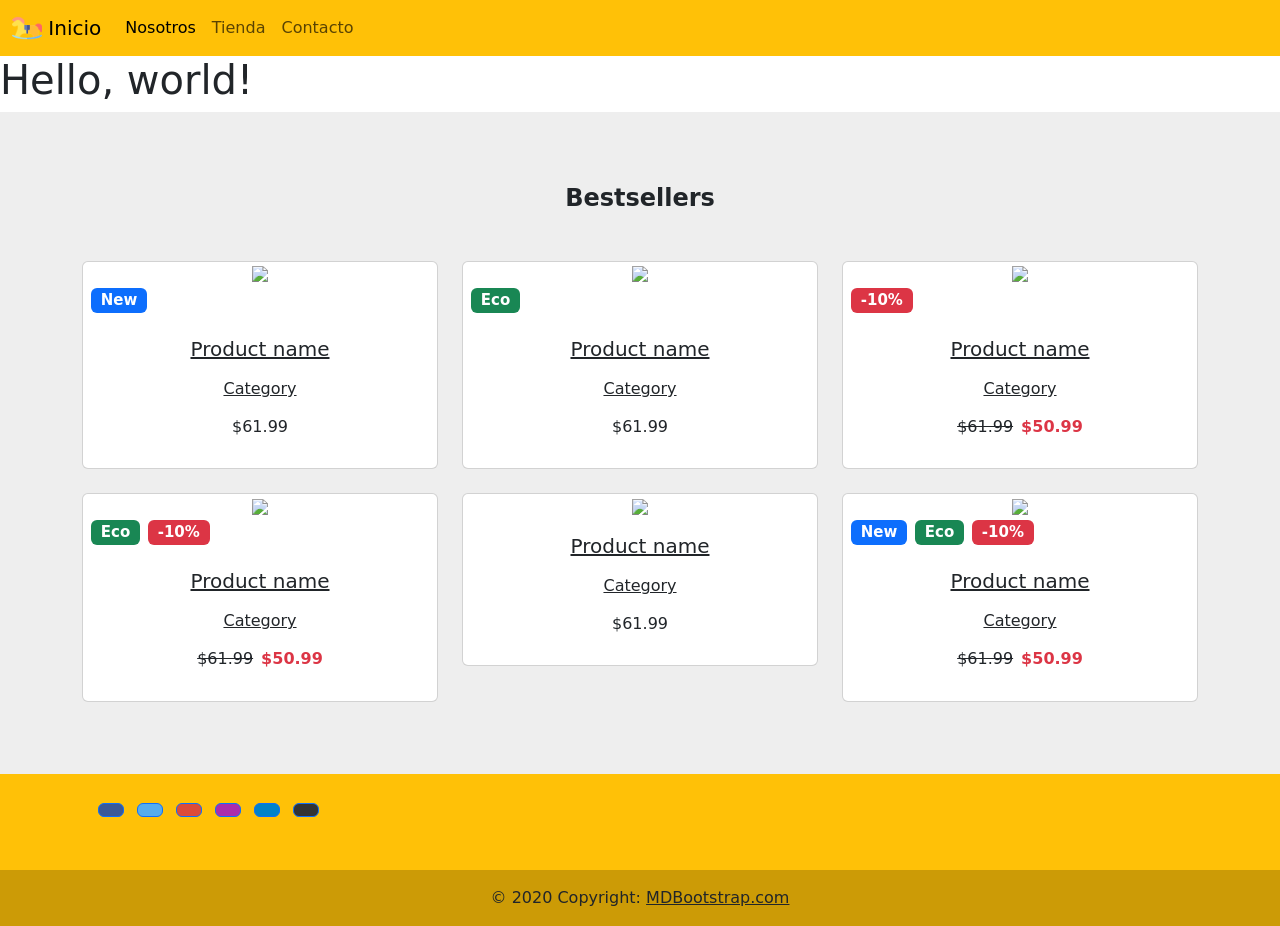
==== index.html @ 7783b181 "commit prueba" ====
<!DOCTYPE html>
<html lang="en">
  <head>
    <meta charset="utf-8" />
    <meta name="viewport" content="width=device-width, initial-scale=1" />
    <link
      href="https://cdn.jsdelivr.net/npm/bootstrap@5.1.3/dist/css/bootstrap.min.css"
      rel="stylesheet"
      integrity="sha384-1BmE4kWBq78iYhFldvKuhfTAU6auU8tT94WrHftjDbrCEXSU1oBoqyl2QvZ6jIW3"
      crossorigin="anonymous"
    />
    <title>Playroom - Juguetes & Regaleria</title>
  </head>

  <header>
    <!-- Navbar -->
    <nav class="navbar navbar-expand-lg bg-warning navbar-light">
      <!-- Container wrapper -->
      <div class="container-fluid">
        <a class="navbar-brand" href="#">
          <img
            src="assets/img/horse.png"
            alt=""
            width="30"
            height="24"
            class="d-inline-block align-text-top"
          />
          Inicio
        </a>
        <button
          class="navbar-toggler"
          type="button"
          data-bs-toggle="collapse"
          data-bs-target="#navbarNav"
          aria-controls="navbarNav"
          aria-expanded="false"
          aria-label="Toggle navigation"
        >
          <span class="navbar-toggler-icon"></span>
        </button>
        <div class="collapse navbar-collapse" id="navbarNav">
          <ul class="navbar-nav">
            <li class="nav-item">
              <a
                class="nav-link active"
                aria-current="page"
                href="pages/nosotros.html"
                >Nosotros</a
              >
            </li>
            <li class="nav-item">
              <a class="nav-link" href="pages/tienda.html">Tienda</a>
            </li>
            <li class="nav-item">
              <a class="nav-link" href="pages/contacto.html">Contacto</a>
            </li>
          </ul>
        </div>
      </div>
      <!-- Container wrapper -->
    </nav>
  </header>

  <body>
    <h1>Hello, world!</h1>
    <section style="background-color: #eee">
      <div class="text-center container py-5">
        <h4 class="mt-4 mb-5"><strong>Bestsellers</strong></h4>

        <div class="row">
          <div class="col-lg-4 col-md-12 mb-4">
            <div class="card">
              <div
                class="bg-image hover-zoom ripple ripple-surface ripple-surface-light"
                data-mdb-ripple-color="light"
              >
                <img
                  src="https://mdbcdn.b-cdn.net/img/Photos/Horizontal/E-commerce/Products/belt.webp"
                  class="w-100"
                />
                <a href="#!">
                  <div class="mask">
                    <div
                      class="d-flex justify-content-start align-items-end h-100"
                    >
                      <h5><span class="badge bg-primary ms-2">New</span></h5>
                    </div>
                  </div>
                  <div class="hover-overlay">
                    <div
                      class="mask"
                      style="background-color: rgba(251, 251, 251, 0.15)"
                    ></div>
                  </div>
                </a>
              </div>
              <div class="card-body">
                <a href="" class="text-reset">
                  <h5 class="card-title mb-3">Product name</h5>
                </a>
                <a href="" class="text-reset">
                  <p>Category</p>
                </a>
                <h6 class="mb-3">$61.99</h6>
              </div>
            </div>
          </div>

          <div class="col-lg-4 col-md-6 mb-4">
            <div class="card">
              <div
                class="bg-image hover-zoom ripple ripple-surface ripple-surface-light"
                data-mdb-ripple-color="light"
              >
                <img
                  src="https://mdbcdn.b-cdn.net/img/Photos/Horizontal/E-commerce/Products/img%20(4).webp"
                  class="w-100"
                />
                <a href="#!">
                  <div class="mask">
                    <div
                      class="d-flex justify-content-start align-items-end h-100"
                    >
                      <h5><span class="badge bg-success ms-2">Eco</span></h5>
                    </div>
                  </div>
                  <div class="hover-overlay">
                    <div
                      class="mask"
                      style="background-color: rgba(251, 251, 251, 0.15)"
                    ></div>
                  </div>
                </a>
              </div>
              <div class="card-body">
                <a href="" class="text-reset">
                  <h5 class="card-title mb-3">Product name</h5>
                </a>
                <a href="" class="text-reset">
                  <p>Category</p>
                </a>
                <h6 class="mb-3">$61.99</h6>
              </div>
            </div>
          </div>

          <div class="col-lg-4 col-md-6 mb-4">
            <div class="card">
              <div
                class="bg-image hover-zoom ripple"
                data-mdb-ripple-color="light"
              >
                <img
                  src="https://mdbcdn.b-cdn.net/img/Photos/Horizontal/E-commerce/Products/shoes%20(3).webp"
                  class="w-100"
                />
                <a href="#!">
                  <div class="mask">
                    <div
                      class="d-flex justify-content-start align-items-end h-100"
                    >
                      <h5><span class="badge bg-danger ms-2">-10%</span></h5>
                    </div>
                  </div>
                  <div class="hover-overlay">
                    <div
                      class="mask"
                      style="background-color: rgba(251, 251, 251, 0.15)"
                    ></div>
                  </div>
                </a>
              </div>
              <div class="card-body">
                <a href="" class="text-reset">
                  <h5 class="card-title mb-3">Product name</h5>
                </a>
                <a href="" class="text-reset">
                  <p>Category</p>
                </a>
                <h6 class="mb-3">
                  <s>$61.99</s><strong class="ms-2 text-danger">$50.99</strong>
                </h6>
              </div>
            </div>
          </div>
        </div>

        <div class="row">
          <div class="col-lg-4 col-md-12 mb-4">
            <div class="card">
              <div
                class="bg-image hover-zoom ripple"
                data-mdb-ripple-color="light"
              >
                <img
                  src="https://mdbcdn.b-cdn.net/img/Photos/Horizontal/E-commerce/Products/img%20(23).webp"
                  class="w-100"
                />
                <a href="#!">
                  <div class="mask">
                    <div
                      class="d-flex justify-content-start align-items-end h-100"
                    >
                      <h5>
                        <span class="badge bg-success ms-2">Eco</span
                        ><span class="badge bg-danger ms-2">-10%</span>
                      </h5>
                    </div>
                  </div>
                  <div class="hover-overlay">
                    <div
                      class="mask"
                      style="background-color: rgba(251, 251, 251, 0.15)"
                    ></div>
                  </div>
                </a>
              </div>
              <div class="card-body">
                <a href="" class="text-reset">
                  <h5 class="card-title mb-3">Product name</h5>
                </a>
                <a href="" class="text-reset">
                  <p>Category</p>
                </a>
                <h6 class="mb-3">
                  <s>$61.99</s><strong class="ms-2 text-danger">$50.99</strong>
                </h6>
              </div>
            </div>
          </div>

          <div class="col-lg-4 col-md-6 mb-4">
            <div class="card">
              <div
                class="bg-image hover-zoom ripple ripple-surface ripple-surface-light"
                data-mdb-ripple-color="light"
              >
                <img
                  src="https://mdbcdn.b-cdn.net/img/Photos/Horizontal/E-commerce/Products/img%20(17).webp"
                  class="w-100"
                />
                <a href="#!">
                  <div class="mask">
                    <div
                      class="d-flex justify-content-start align-items-end h-100"
                    ></div>
                  </div>
                  <div class="hover-overlay">
                    <div
                      class="mask"
                      style="background-color: rgba(251, 251, 251, 0.15)"
                    ></div>
                  </div>
                </a>
              </div>
              <div class="card-body">
                <a href="" class="text-reset">
                  <h5 class="card-title mb-3">Product name</h5>
                </a>
                <a href="" class="text-reset">
                  <p>Category</p>
                </a>
                <h6 class="mb-3">$61.99</h6>
              </div>
            </div>
          </div>

          <div class="col-lg-4 col-md-6 mb-4">
            <div class="card">
              <div
                class="bg-image hover-zoom ripple"
                data-mdb-ripple-color="light"
              >
                <img
                  src="https://mdbcdn.b-cdn.net/img/Photos/Horizontal/E-commerce/Products/img%20(30).webp"
                  class="w-100"
                />
                <a href="#!">
                  <div class="mask">
                    <div
                      class="d-flex justify-content-start align-items-end h-100"
                    >
                      <h5>
                        <span class="badge bg-primary ms-2">New</span
                        ><span class="badge bg-success ms-2">Eco</span
                        ><span class="badge bg-danger ms-2">-10%</span>
                      </h5>
                    </div>
                  </div>
                  <div class="hover-overlay">
                    <div
                      class="mask"
                      style="background-color: rgba(251, 251, 251, 0.15)"
                    ></div>
                  </div>
                </a>
              </div>
              <div class="card-body">
                <a href="" class="text-reset">
                  <h5 class="card-title mb-3">Product name</h5>
                </a>
                <a href="" class="text-reset">
                  <p>Category</p>
                </a>
                <h6 class="mb-3">
                  <s>$61.99</s><strong class="ms-2 text-danger">$50.99</strong>
                </h6>
              </div>
            </div>
          </div>
        </div>
      </div>
    </section>

    <script
      src="https://cdn.jsdelivr.net/npm/bootstrap@5.1.3/dist/js/bootstrap.bundle.min.js"
      integrity="sha384-ka7Sk0Gln4gmtz2MlQnikT1wXgYsOg+OMhuP+IlRH9sENBO0LRn5q+8nbTov4+1p"
      crossorigin="anonymous"
    ></script>

    <!-- Footer -->
    <footer class="bg-warning text-center text-lg-start">
      <!-- Grid container -->
      <div class="container p-4">
        <!-- Section: Social media -->
        <section class="mb-4">
          <!-- Facebook -->
          <a
            class="btn btn-primary btn-floating m-1"
            style="background-color: #3b5998"
            href="#!"
            role="button"
            ><i class="fab fa-facebook-f"></i
          ></a>

          <!-- Twitter -->
          <a
            class="btn btn-primary btn-floating m-1"
            style="background-color: #55acee"
            href="#!"
            role="button"
            ><i class="fab fa-twitter"></i
          ></a>

          <!-- Google -->
          <a
            class="btn btn-primary btn-floating m-1"
            style="background-color: #dd4b39"
            href="#!"
            role="button"
            ><i class="fab fa-google"></i
          ></a>

          <!-- Instagram -->
          <a
            class="btn btn-primary btn-floating m-1"
            style="background-color: #ac2bac"
            href="#!"
            role="button"
            ><i class="fab fa-instagram"></i
          ></a>

          <!-- Linkedin -->
          <a
            class="btn btn-primary btn-floating m-1"
            style="background-color: #0082ca"
            href="#!"
            role="button"
            ><i class="fab fa-linkedin-in"></i
          ></a>
          <!-- Github -->
          <a
            class="btn btn-primary btn-floating m-1"
            style="background-color: #333333"
            href="#!"
            role="button"
            ><i class="fab fa-github"></i
          ></a>
        </section>
        <!-- Section: Social media -->
      </div>
      <!-- Grid container -->

      <!-- Copyright -->
      <div class="text-center p-3" style="background-color: rgba(0, 0, 0, 0.2)">
        © 2020 Copyright:
        <a class="text-dark" href="https://mdbootstrap.com/">MDBootstrap.com</a>
      </div>
      <!-- Copyright -->
    </footer>
    <!-- Footer -->
  </body>
</html>
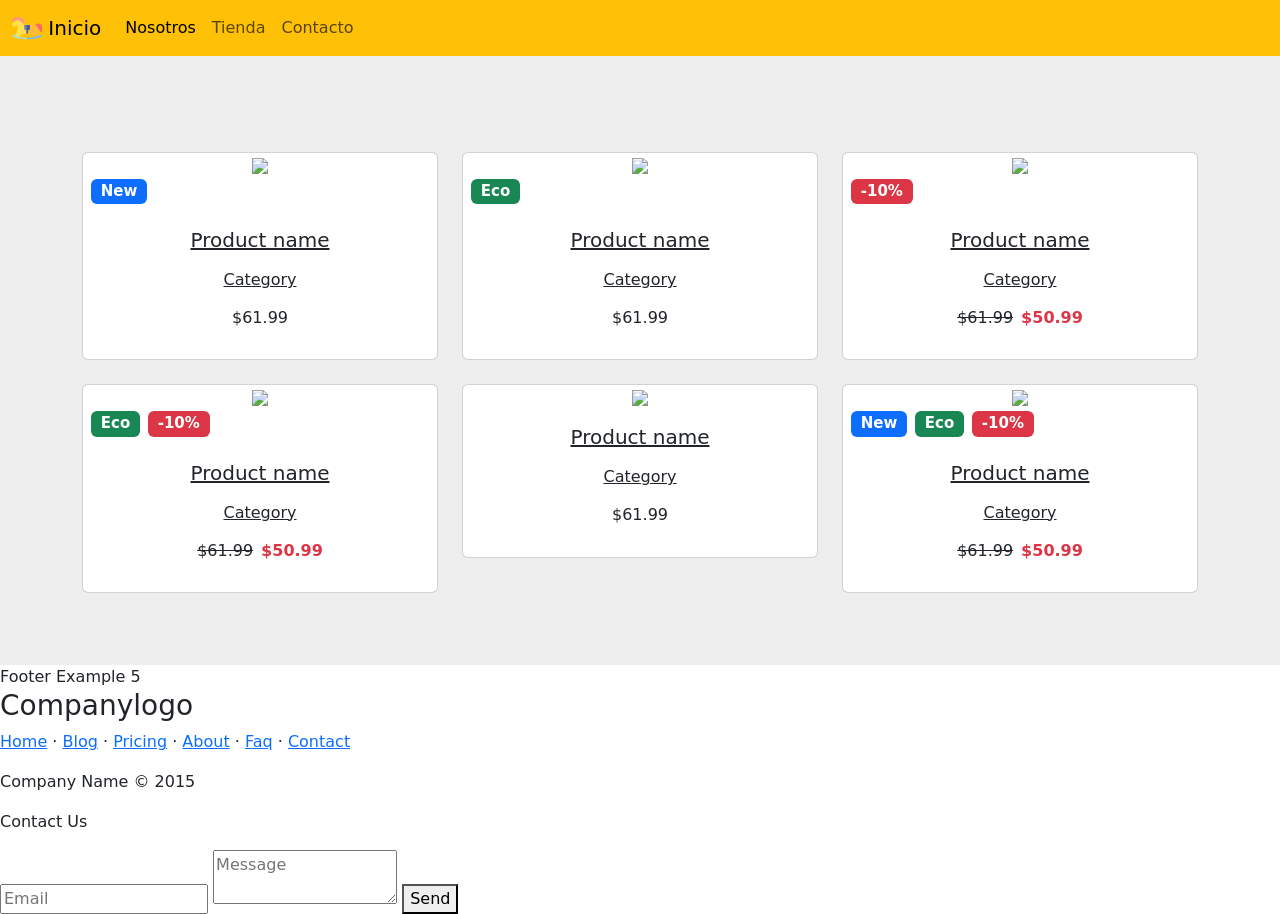
==== commit 17a98c7e: "cambios2" ====
--- a/index.html
+++ b/index.html
@@ -9,6 +9,7 @@
       integrity="sha384-1BmE4kWBq78iYhFldvKuhfTAU6auU8tT94WrHftjDbrCEXSU1oBoqyl2QvZ6jIW3"
       crossorigin="anonymous"
     />
+    <link rel="stylesheet" href="/css/style.css">
     <title>Playroom - Juguetes & Regaleria</title>
   </head>
 
@@ -62,10 +63,9 @@
   </header>
 
   <body>
-    <h1>Hello, world!</h1>
     <section style="background-color: #eee">
       <div class="text-center container py-5">
-        <h4 class="mt-4 mb-5"><strong>Bestsellers</strong></h4>
+        <h4 class="mt-4 mb-5"><strong></strong></h4>
 
         <div class="row">
           <div class="col-lg-4 col-md-12 mb-4">
@@ -318,76 +318,55 @@
       crossorigin="anonymous"
     ></script>
 
-    <!-- Footer -->
-    <footer class="bg-warning text-center text-lg-start">
-      <!-- Grid container -->
-      <div class="container p-4">
-        <!-- Section: Social media -->
-        <section class="mb-4">
-          <!-- Facebook -->
-          <a
-            class="btn btn-primary btn-floating m-1"
-            style="background-color: #3b5998"
-            href="#!"
-            role="button"
-            ><i class="fab fa-facebook-f"></i
-          ></a>
-
-          <!-- Twitter -->
-          <a
-            class="btn btn-primary btn-floating m-1"
-            style="background-color: #55acee"
-            href="#!"
-            role="button"
-            ><i class="fab fa-twitter"></i
-          ></a>
-
-          <!-- Google -->
-          <a
-            class="btn btn-primary btn-floating m-1"
-            style="background-color: #dd4b39"
-            href="#!"
-            role="button"
-            ><i class="fab fa-google"></i
-          ></a>
-
-          <!-- Instagram -->
-          <a
-            class="btn btn-primary btn-floating m-1"
-            style="background-color: #ac2bac"
-            href="#!"
-            role="button"
-            ><i class="fab fa-instagram"></i
-          ></a>
-
-          <!-- Linkedin -->
-          <a
-            class="btn btn-primary btn-floating m-1"
-            style="background-color: #0082ca"
-            href="#!"
-            role="button"
-            ><i class="fab fa-linkedin-in"></i
-          ></a>
-          <!-- Github -->
-          <a
-            class="btn btn-primary btn-floating m-1"
-            style="background-color: #333333"
-            href="#!"
-            role="button"
-            ><i class="fab fa-github"></i
-          ></a>
-        </section>
-        <!-- Section: Social media -->
-      </div>
-      <!-- Grid container -->
-
-      <!-- Copyright -->
-      <div class="text-center p-3" style="background-color: rgba(0, 0, 0, 0.2)">
-        © 2020 Copyright:
-        <a class="text-dark" href="https://mdbootstrap.com/">MDBootstrap.com</a>
-      </div>
-      <!-- Copyright -->
-    </footer>
-    <!-- Footer -->
+   <!-- Footer -->
+   <section>Footer Example 5</section>
+<footer class="footer-distributed">
+
+			<div class="footer-left">
+
+				<h3>Company<span>logo</span></h3>
+
+				<p class="footer-links">
+					<a href="#">Home</a>
+					·
+					<a href="#">Blog</a>
+					·
+					<a href="#">Pricing</a>
+					·
+					<a href="#">About</a>
+					·
+					<a href="#">Faq</a>
+					·
+					<a href="#">Contact</a>
+				</p>
+
+				<p class="footer-company-name">Company Name © 2015</p>
+
+				<div class="footer-icons">
+
+					<a href="#"><i class="fa fa-facebook"></i></a>
+					<a href="#"><i class="fa fa-twitter"></i></a>
+					<a href="#"><i class="fa fa-linkedin"></i></a>
+					<a href="#"><i class="fa fa-github"></i></a>
+
+				</div>
+
+			</div>
+
+			<div class="footer-right">
+
+				<p>Contact Us</p>
+
+				<form action="#" method="post">
+
+					<input type="text" name="email" placeholder="Email">
+					<textarea name="message" placeholder="Message"></textarea>
+					<button>Send</button>
+
+				</form>
+
+			</div>
+
+		</footer>
   </body>
 </html>
--- a/css/style.css
+++ b/css/style.css
@@ -0,0 +1,14 @@
+/*Colores*/
+/*Fonts*/
+@import url("https://fonts.googleapis.com/css2?family=Anek+Odia&display=swap");
+/* Footer */
+.footerBg {
+  background-image: linear-gradient(to bottom, #FB54E6, #000000);
+}
+
+.footerBg div {
+  text-align: center;
+}
+
+
+/*# sourceMappingURL=style.css.map */
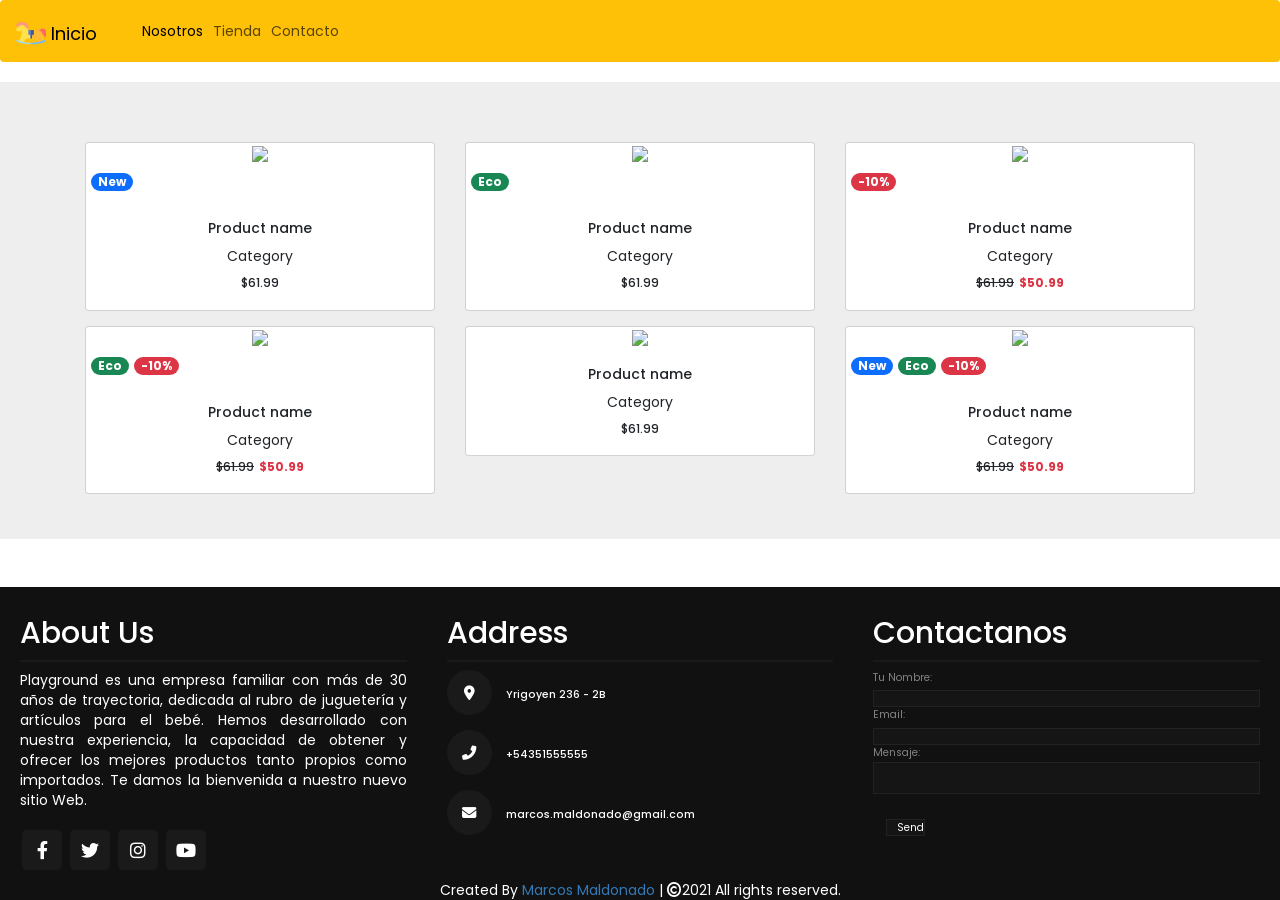
==== commit 37d06215: "actualizacion entrega final" ====
--- a/index.html
+++ b/index.html
@@ -9,7 +9,23 @@
       integrity="sha384-1BmE4kWBq78iYhFldvKuhfTAU6auU8tT94WrHftjDbrCEXSU1oBoqyl2QvZ6jIW3"
       crossorigin="anonymous"
     />
-    <link rel="stylesheet" href="/css/style.css">
+    <link rel="stylesheet" href="css/style.css" />
+    <link
+      rel="stylesheet"
+      href="https://maxcdn.bootstrapcdn.com/bootstrap/3.3.7/css/bootstrap.min.css"
+    />
+    <link
+      rel="stylesheet"
+      href="https://cdnjs.cloudflare.com/ajax/libs/font-awesome/4.7.0/css/font-awesome.min.css"
+    />
+    <link
+      rel="stylesheet"
+      href="assets/styles/fontawesome-free-6.1.1-web/css/all.min.css"
+    />
+    <link rel="stylesheet" href="assets/styles/fontawesome-free-6.1.1-web/css/fontawesome.css">
+    <link rel="stylesheet" href="assets/styles/fontawesome-free-6.1.1-web/css/brands.css">
+    <link rel="stylesheet" href="assets/styles/fontawesome-free-6.1.1-web/css/solid.css">
+    <link rel="stylesheet" href="assets/styles/fontawesome-free-6.1.1-web/css/v5-font-face.css">
     <title>Playroom - Juguetes & Regaleria</title>
   </head>
 
@@ -317,56 +333,93 @@
       integrity="sha384-ka7Sk0Gln4gmtz2MlQnikT1wXgYsOg+OMhuP+IlRH9sENBO0LRn5q+8nbTov4+1p"
       crossorigin="anonymous"
     ></script>
-
-   <!-- Footer -->
-   <section>Footer Example 5</section>
-<footer class="footer-distributed">
-
-			<div class="footer-left">
-
-				<h3>Company<span>logo</span></h3>
-
-				<p class="footer-links">
-					<a href="#">Home</a>
-					·
-					<a href="#">Blog</a>
-					·
-					<a href="#">Pricing</a>
-					·
-					<a href="#">About</a>
-					·
-					<a href="#">Faq</a>
-					·
-					<a href="#">Contact</a>
-				</p>
-
-				<p class="footer-company-name">Company Name © 2015</p>
-
-				<div class="footer-icons">
-
-					<a href="#"><i class="fa fa-facebook"></i></a>
-					<a href="#"><i class="fa fa-twitter"></i></a>
-					<a href="#"><i class="fa fa-linkedin"></i></a>
-					<a href="#"><i class="fa fa-github"></i></a>
-
-				</div>
-
-			</div>
-
-			<div class="footer-right">
-
-				<p>Contact Us</p>
-
-				<form action="#" method="post">
-
-					<input type="text" name="email" placeholder="Email">
-					<textarea name="message" placeholder="Message"></textarea>
-					<button>Send</button>
-
-				</form>
-
-			</div>
-
-		</footer>
+    <script src="https://ajax.googleapis.com/ajax/libs/jquery/3.2.1/jquery.min.js"></script>
+    <script src="https://maxcdn.bootstrapcdn.com/bootstrap/3.3.7/js/bootstrap.min.js"></script>
+
+    <!--pie de pagina-->
+    <footer>
+      <div class="main-container">
+        <div class="left box">
+          <h2>About Us</h2>
+          <div class="content">
+            <p>
+              Playground es una empresa familiar con más de 30 años de
+              trayectoria, dedicada al rubro de juguetería y artículos para el
+              bebé. Hemos desarrollado con nuestra experiencia, la capacidad de
+              obtener y ofrecer los mejores productos tanto propios como
+              importados. Te damos la bienvenida a nuestro nuevo sitio Web.
+            </p>
+            <div class="social">
+              <a href="#"><span class="fab fa-facebook-f"></span></a>
+              <a href="#"><span class="fab fa-twitter"></span></a>
+              <a href="#"><span class="fab fa-instagram"></span></a>
+              <a href="#"><span class="fab fa-youtube"></span></a>
+            </div>
+          </div>
+        </div>
+
+        <div class="center box">
+          <h2>Address</h2>
+          <div class="content">
+            <div class="place">
+              <span class="fas fa-map-marker-alt"></span>
+              <span class="text"
+                ><a href="www.google.com/Ethiopia" target="_blank" style= "color: #fff; text-decoration: none;"
+                  >Yrigoyen 236 - 2B</a
+                ></span
+              >
+            </div>
+            <div class="phone">
+              <span class="fas fa-phone-alt"></span>
+              <span class="text"
+                ><a href="tel:+54351555555" style= "color: #fff; text-decoration: none;">+54351555555</a></span
+              >
+            </div>
+            <div class="email">
+              <span class="fas fa-envelope"></span>
+              <span class="text"
+                ><a href="mailto:marcos.maldonado@gmail.com" style= "color: #fff; text-decoration: none;"
+                  >marcos.maldonado@gmail.com</a
+                ></span
+              >
+            </div>
+          </div>
+        </div>
+
+        <div class="right box">
+          <h2>Contactanos</h2>
+          <div class="content">
+            <form action="#">
+              <div>
+                <div class="text">Tu Nombre:</div>
+                <input type="text" required />
+              </div>
+              <div>
+                <div class="text">Email:</div>
+                <input type="email" required />
+              </div>
+              <div>
+                <div class="text">Mensaje:</div>
+                <textarea cols="25" rows="2"></textarea>
+              </div>
+              <div class="btn">
+                <input type="submit" value="Send" />
+              </div>
+            </form>
+          </div>
+        </div>
+      </div>
+
+      <div class="bottom">
+        <center>
+          <span class="credit"
+            >Created By <a href="#">Marcos Maldonado</a> |
+          </span>
+          <span class="far fa-copyright"
+            ><span>2021 All rights reserved. </span></span
+          >
+        </center>
+      </div>
+    </footer>
   </body>
 </html>
--- a/css/style.css
+++ b/css/style.css
@@ -1,14 +1,200 @@
+@import url("https://fonts.googleapis.com/css2?family=Anek+Odia&family=Poppins&family=Roboto:wght@100&display=swap");
+* {
+  padding: 0;
+  margin: 0;
+  box-sizing: border-box;
+  font-family: Poppins, sans-serif;
+}
+
+.main {
+  position: relative;
+  margin: 130px auto;
+  text-align: center;
+  padding: 0 20px;
+}
+.main .heading {
+  font-size: 2.5rem;
+  font-weight: 500;
+  color: #202020;
+}
+.main .paragraph {
+  font-size: 2.1875rem;
+  font-weight: 700;
+  color: #202020;
+}
+
 /*Colores*/
 /*Fonts*/
-@import url("https://fonts.googleapis.com/css2?family=Anek+Odia&display=swap");
-/* Footer */
-.footerBg {
-  background-image: linear-gradient(to bottom, #FB54E6, #000000);
-}
-
-.footerBg div {
+footer {
+  position: fixed;
+  bottom: 0px;
+  width: 100%;
+  background: #111;
+  color: #fff;
+}
+footer .main-container {
+  display: flex;
+}
+footer .main-container .left .content p {
+  text-align: justify;
+}
+footer .main-container .left .content .social {
+  margin: 20px 0 0;
+}
+footer .main-container .left .content .social a {
+  padding: 0 2px;
+}
+footer .main-container .left .content .social a span {
+  height: 40px;
+  width: 40px;
+  background: #1a1a1a;
+  line-height: 40px;
   text-align: center;
-}
-
+  font-size: 18px;
+  border-radius: 5px;
+  transition: 0.3s;
+  color: #fff;
+}
+footer .main-container .left .content .social a span:hover {
+  background: #2196f3;
+}
+footer .main-container .box {
+  flex-basis: 50%;
+  padding: 10px 20px;
+}
+footer .main-container .box .content {
+  margin: 20px 0 0 0;
+  position: relative;
+}
+footer .main-container .box .content::before {
+  position: absolute;
+  content: "";
+  top: -10px;
+  height: 2px;
+  width: 100%;
+  background: #1a1a1a;
+}
+footer .main-container .box .content::before .content::after {
+  position: absolute;
+  content: "";
+  height: 2px;
+  width: 15%;
+  background: #2196f3;
+  top: -10px;
+}
+footer .main-container .box .content::before h2 {
+  font-size: 1.125rem;
+  font-weight: 600;
+  text-transform: uppercase;
+}
+footer .main-container .center .content span.fas {
+  font-size: 1.4375rem;
+  background: #1a1a1a;
+  color: #fff;
+  height: 45px;
+  width: 45px;
+  line-height: 45px;
+  text-align: center;
+  border-radius: 50%;
+  transition: 0.3s;
+  cursor: pointer;
+}
+footer .main-container .center .content .text {
+  font-size: 1.0625rem;
+  font-weight: 500;
+  padding-left: 10px;
+  color: #fff;
+}
+footer .main-container .center .content .phone {
+  margin: 15px 0;
+}
+footer .main-container .center .content .phone .text a {
+  color: #fff;
+  text-decoration: none;
+}
+footer .main-container .right form .text {
+  font-size: 1.0625rem;
+  margin-bottom: 2px;
+  color: #838080;
+}
+footer .main-container .right form input, footer .main-container .right form textarea {
+  width: 100%;
+  font-size: 1.0625rem;
+  background: #151515;
+  padding-left: 10px;
+  border: 1px solid #222222;
+  outline: none;
+  color: white;
+  resize: none;
+}
+footer .main-container .right form input {
+  outline: none;
+  color: #fff;
+}
+footer .main-container .right form .btn {
+  margin-top: 10px;
+}
+footer .main-container .right form .btn input [type=submit] {
+  height: 40px;
+  width: 100%;
+  border: none;
+  outline: none;
+  background: #2196f3;
+  font-size: 1.0625rem;
+  font-weight: 500;
+  cursor: pointer;
+  transition: 0.3s;
+}
+footer .main-container .right form .btn input[type=submit]:hover {
+  background: #9c27b0;
+}
+
+@media (max-width: 900px) {
+  footer {
+    position: relative;
+    bottom: 0px;
+  }
+
+  .main-container {
+    flex-wrap: wrap;
+    flex-direction: column;
+  }
+
+  .main-container .box {
+    margin: 5px 0;
+  }
+}
+/* galeria */
+.gallery-container {
+  display: grid;
+  grid-template-columns: repeat(4, 1fr);
+  grid-auto-rows: 300px;
+  gap: 15px;
+}
+
+.gallery-img {
+  width: 100%;
+  height: 100%;
+  object-fit: cover;
+  -webkit-box-shadow: 10px 11px 12px -8px rgba(212, 188, 47, 0.36);
+  -moz-box-shadow: 10px 11px 12px -8px rgba(212, 188, 47, 0.36);
+  box-shadow: 10px 11px 12px -8px rgba(212, 188, 47, 0.36);
+}
+
+.gallery-item {
+  position: relative;
+}
+
+.gallery-title {
+  position: absolute;
+  bottom: 0;
+  color: #fff;
+  background-color: rgba(0, 0, 0, 0.656);
+  width: 100%;
+  padding: 5px 0;
+  font-weight: 200;
+  font-family: "Poppins", sans-serif;
+  font-size: 20px;
+}
 
 /*# sourceMappingURL=style.css.map */
--- a/assets/styles/fontawesome-free-6.1.1-web/css/brands.css
+++ b/assets/styles/fontawesome-free-6.1.1-web/css/brands.css
@@ -0,0 +1,1432 @@
+/*!
+ * Font Awesome Free 6.1.1 by @fontawesome - https://fontawesome.com
+ * License - https://fontawesome.com/license/free (Icons: CC BY 4.0, Fonts: SIL OFL 1.1, Code: MIT License)
+ * Copyright 2022 Fonticons, Inc.
+ */
+:root, :host {
+  --fa-font-brands: normal 400 1em/1 "Font Awesome 6 Brands"; }
+
+@font-face {
+  font-family: 'Font Awesome 6 Brands';
+  font-style: normal;
+  font-weight: 400;
+  font-display: block;
+  src: url("../webfonts/fa-brands-400.woff2") format("woff2"), url("../webfonts/fa-brands-400.ttf") format("truetype"); }
+
+.fab,
+.fa-brands {
+  font-family: 'Font Awesome 6 Brands';
+  font-weight: 400; }
+
+.fa-42-group:before {
+  content: "\e080"; }
+
+.fa-innosoft:before {
+  content: "\e080"; }
+
+.fa-500px:before {
+  content: "\f26e"; }
+
+.fa-accessible-icon:before {
+  content: "\f368"; }
+
+.fa-accusoft:before {
+  content: "\f369"; }
+
+.fa-adn:before {
+  content: "\f170"; }
+
+.fa-adversal:before {
+  content: "\f36a"; }
+
+.fa-affiliatetheme:before {
+  content: "\f36b"; }
+
+.fa-airbnb:before {
+  content: "\f834"; }
+
+.fa-algolia:before {
+  content: "\f36c"; }
+
+.fa-alipay:before {
+  content: "\f642"; }
+
+.fa-amazon:before {
+  content: "\f270"; }
+
+.fa-amazon-pay:before {
+  content: "\f42c"; }
+
+.fa-amilia:before {
+  content: "\f36d"; }
+
+.fa-android:before {
+  content: "\f17b"; }
+
+.fa-angellist:before {
+  content: "\f209"; }
+
+.fa-angrycreative:before {
+  content: "\f36e"; }
+
+.fa-angular:before {
+  content: "\f420"; }
+
+.fa-app-store:before {
+  content: "\f36f"; }
+
+.fa-app-store-ios:before {
+  content: "\f370"; }
+
+.fa-apper:before {
+  content: "\f371"; }
+
+.fa-apple:before {
+  content: "\f179"; }
+
+.fa-apple-pay:before {
+  content: "\f415"; }
+
+.fa-artstation:before {
+  content: "\f77a"; }
+
+.fa-asymmetrik:before {
+  content: "\f372"; }
+
+.fa-atlassian:before {
+  content: "\f77b"; }
+
+.fa-audible:before {
+  content: "\f373"; }
+
+.fa-autoprefixer:before {
+  content: "\f41c"; }
+
+.fa-avianex:before {
+  content: "\f374"; }
+
+.fa-aviato:before {
+  content: "\f421"; }
+
+.fa-aws:before {
+  content: "\f375"; }
+
+.fa-bandcamp:before {
+  content: "\f2d5"; }
+
+.fa-battle-net:before {
+  content: "\f835"; }
+
+.fa-behance:before {
+  content: "\f1b4"; }
+
+.fa-behance-square:before {
+  content: "\f1b5"; }
+
+.fa-bilibili:before {
+  content: "\e3d9"; }
+
+.fa-bimobject:before {
+  content: "\f378"; }
+
+.fa-bitbucket:before {
+  content: "\f171"; }
+
+.fa-bitcoin:before {
+  content: "\f379"; }
+
+.fa-bity:before {
+  content: "\f37a"; }
+
+.fa-black-tie:before {
+  content: "\f27e"; }
+
+.fa-blackberry:before {
+  content: "\f37b"; }
+
+.fa-blogger:before {
+  content: "\f37c"; }
+
+.fa-blogger-b:before {
+  content: "\f37d"; }
+
+.fa-bluetooth:before {
+  content: "\f293"; }
+
+.fa-bluetooth-b:before {
+  content: "\f294"; }
+
+.fa-bootstrap:before {
+  content: "\f836"; }
+
+.fa-bots:before {
+  content: "\e340"; }
+
+.fa-btc:before {
+  content: "\f15a"; }
+
+.fa-buffer:before {
+  content: "\f837"; }
+
+.fa-buromobelexperte:before {
+  content: "\f37f"; }
+
+.fa-buy-n-large:before {
+  content: "\f8a6"; }
+
+.fa-buysellads:before {
+  content: "\f20d"; }
+
+.fa-canadian-maple-leaf:before {
+  content: "\f785"; }
+
+.fa-cc-amazon-pay:before {
+  content: "\f42d"; }
+
+.fa-cc-amex:before {
+  content: "\f1f3"; }
+
+.fa-cc-apple-pay:before {
+  content: "\f416"; }
+
+.fa-cc-diners-club:before {
+  content: "\f24c"; }
+
+.fa-cc-discover:before {
+  content: "\f1f2"; }
+
+.fa-cc-jcb:before {
+  content: "\f24b"; }
+
+.fa-cc-mastercard:before {
+  content: "\f1f1"; }
+
+.fa-cc-paypal:before {
+  content: "\f1f4"; }
+
+.fa-cc-stripe:before {
+  content: "\f1f5"; }
+
+.fa-cc-visa:before {
+  content: "\f1f0"; }
+
+.fa-centercode:before {
+  content: "\f380"; }
+
+.fa-centos:before {
+  content: "\f789"; }
+
+.fa-chrome:before {
+  content: "\f268"; }
+
+.fa-chromecast:before {
+  content: "\f838"; }
+
+.fa-cloudflare:before {
+  content: "\e07d"; }
+
+.fa-cloudscale:before {
+  content: "\f383"; }
+
+.fa-cloudsmith:before {
+  content: "\f384"; }
+
+.fa-cloudversify:before {
+  content: "\f385"; }
+
+.fa-cmplid:before {
+  content: "\e360"; }
+
+.fa-codepen:before {
+  content: "\f1cb"; }
+
+.fa-codiepie:before {
+  content: "\f284"; }
+
+.fa-confluence:before {
+  content: "\f78d"; }
+
+.fa-connectdevelop:before {
+  content: "\f20e"; }
+
+.fa-contao:before {
+  content: "\f26d"; }
+
+.fa-cotton-bureau:before {
+  content: "\f89e"; }
+
+.fa-cpanel:before {
+  content: "\f388"; }
+
+.fa-creative-commons:before {
+  content: "\f25e"; }
+
+.fa-creative-commons-by:before {
+  content: "\f4e7"; }
+
+.fa-creative-commons-nc:before {
+  content: "\f4e8"; }
+
+.fa-creative-commons-nc-eu:before {
+  content: "\f4e9"; }
+
+.fa-creative-commons-nc-jp:before {
+  content: "\f4ea"; }
+
+.fa-creative-commons-nd:before {
+  content: "\f4eb"; }
+
+.fa-creative-commons-pd:before {
+  content: "\f4ec"; }
+
+.fa-creative-commons-pd-alt:before {
+  content: "\f4ed"; }
+
+.fa-creative-commons-remix:before {
+  content: "\f4ee"; }
+
+.fa-creative-commons-sa:before {
+  content: "\f4ef"; }
+
+.fa-creative-commons-sampling:before {
+  content: "\f4f0"; }
+
+.fa-creative-commons-sampling-plus:before {
+  content: "\f4f1"; }
+
+.fa-creative-commons-share:before {
+  content: "\f4f2"; }
+
+.fa-creative-commons-zero:before {
+  content: "\f4f3"; }
+
+.fa-critical-role:before {
+  content: "\f6c9"; }
+
+.fa-css3:before {
+  content: "\f13c"; }
+
+.fa-css3-alt:before {
+  content: "\f38b"; }
+
+.fa-cuttlefish:before {
+  content: "\f38c"; }
+
+.fa-d-and-d:before {
+  content: "\f38d"; }
+
+.fa-d-and-d-beyond:before {
+  content: "\f6ca"; }
+
+.fa-dailymotion:before {
+  content: "\e052"; }
+
+.fa-dashcube:before {
+  content: "\f210"; }
+
+.fa-deezer:before {
+  content: "\e077"; }
+
+.fa-delicious:before {
+  content: "\f1a5"; }
+
+.fa-deploydog:before {
+  content: "\f38e"; }
+
+.fa-deskpro:before {
+  content: "\f38f"; }
+
+.fa-dev:before {
+  content: "\f6cc"; }
+
+.fa-deviantart:before {
+  content: "\f1bd"; }
+
+.fa-dhl:before {
+  content: "\f790"; }
+
+.fa-diaspora:before {
+  content: "\f791"; }
+
+.fa-digg:before {
+  content: "\f1a6"; }
+
+.fa-digital-ocean:before {
+  content: "\f391"; }
+
+.fa-discord:before {
+  content: "\f392"; }
+
+.fa-discourse:before {
+  content: "\f393"; }
+
+.fa-dochub:before {
+  content: "\f394"; }
+
+.fa-docker:before {
+  content: "\f395"; }
+
+.fa-draft2digital:before {
+  content: "\f396"; }
+
+.fa-dribbble:before {
+  content: "\f17d"; }
+
+.fa-dribbble-square:before {
+  content: "\f397"; }
+
+.fa-dropbox:before {
+  content: "\f16b"; }
+
+.fa-drupal:before {
+  content: "\f1a9"; }
+
+.fa-dyalog:before {
+  content: "\f399"; }
+
+.fa-earlybirds:before {
+  content: "\f39a"; }
+
+.fa-ebay:before {
+  content: "\f4f4"; }
+
+.fa-edge:before {
+  content: "\f282"; }
+
+.fa-edge-legacy:before {
+  content: "\e078"; }
+
+.fa-elementor:before {
+  content: "\f430"; }
+
+.fa-ello:before {
+  content: "\f5f1"; }
+
+.fa-ember:before {
+  content: "\f423"; }
+
+.fa-empire:before {
+  content: "\f1d1"; }
+
+.fa-envira:before {
+  content: "\f299"; }
+
+.fa-erlang:before {
+  content: "\f39d"; }
+
+.fa-ethereum:before {
+  content: "\f42e"; }
+
+.fa-etsy:before {
+  content: "\f2d7"; }
+
+.fa-evernote:before {
+  content: "\f839"; }
+
+.fa-expeditedssl:before {
+  content: "\f23e"; }
+
+.fa-facebook:before {
+  content: "\f09a"; }
+
+.fa-facebook-f:before {
+  content: "\f39e"; }
+
+.fa-facebook-messenger:before {
+  content: "\f39f"; }
+
+.fa-facebook-square:before {
+  content: "\f082"; }
+
+.fa-fantasy-flight-games:before {
+  content: "\f6dc"; }
+
+.fa-fedex:before {
+  content: "\f797"; }
+
+.fa-fedora:before {
+  content: "\f798"; }
+
+.fa-figma:before {
+  content: "\f799"; }
+
+.fa-firefox:before {
+  content: "\f269"; }
+
+.fa-firefox-browser:before {
+  content: "\e007"; }
+
+.fa-first-order:before {
+  content: "\f2b0"; }
+
+.fa-first-order-alt:before {
+  content: "\f50a"; }
+
+.fa-firstdraft:before {
+  content: "\f3a1"; }
+
+.fa-flickr:before {
+  content: "\f16e"; }
+
+.fa-flipboard:before {
+  content: "\f44d"; }
+
+.fa-fly:before {
+  content: "\f417"; }
+
+.fa-font-awesome:before {
+  content: "\f2b4"; }
+
+.fa-font-awesome-flag:before {
+  content: "\f2b4"; }
+
+.fa-font-awesome-logo-full:before {
+  content: "\f2b4"; }
+
+.fa-fonticons:before {
+  content: "\f280"; }
+
+.fa-fonticons-fi:before {
+  content: "\f3a2"; }
+
+.fa-fort-awesome:before {
+  content: "\f286"; }
+
+.fa-fort-awesome-alt:before {
+  content: "\f3a3"; }
+
+.fa-forumbee:before {
+  content: "\f211"; }
+
+.fa-foursquare:before {
+  content: "\f180"; }
+
+.fa-free-code-camp:before {
+  content: "\f2c5"; }
+
+.fa-freebsd:before {
+  content: "\f3a4"; }
+
+.fa-fulcrum:before {
+  content: "\f50b"; }
+
+.fa-galactic-republic:before {
+  content: "\f50c"; }
+
+.fa-galactic-senate:before {
+  content: "\f50d"; }
+
+.fa-get-pocket:before {
+  content: "\f265"; }
+
+.fa-gg:before {
+  content: "\f260"; }
+
+.fa-gg-circle:before {
+  content: "\f261"; }
+
+.fa-git:before {
+  content: "\f1d3"; }
+
+.fa-git-alt:before {
+  content: "\f841"; }
+
+.fa-git-square:before {
+  content: "\f1d2"; }
+
+.fa-github:before {
+  content: "\f09b"; }
+
+.fa-github-alt:before {
+  content: "\f113"; }
+
+.fa-github-square:before {
+  content: "\f092"; }
+
+.fa-gitkraken:before {
+  content: "\f3a6"; }
+
+.fa-gitlab:before {
+  content: "\f296"; }
+
+.fa-gitter:before {
+  content: "\f426"; }
+
+.fa-glide:before {
+  content: "\f2a5"; }
+
+.fa-glide-g:before {
+  content: "\f2a6"; }
+
+.fa-gofore:before {
+  content: "\f3a7"; }
+
+.fa-golang:before {
+  content: "\e40f"; }
+
+.fa-goodreads:before {
+  content: "\f3a8"; }
+
+.fa-goodreads-g:before {
+  content: "\f3a9"; }
+
+.fa-google:before {
+  content: "\f1a0"; }
+
+.fa-google-drive:before {
+  content: "\f3aa"; }
+
+.fa-google-pay:before {
+  content: "\e079"; }
+
+.fa-google-play:before {
+  content: "\f3ab"; }
+
+.fa-google-plus:before {
+  content: "\f2b3"; }
+
+.fa-google-plus-g:before {
+  content: "\f0d5"; }
+
+.fa-google-plus-square:before {
+  content: "\f0d4"; }
+
+.fa-google-wallet:before {
+  content: "\f1ee"; }
+
+.fa-gratipay:before {
+  content: "\f184"; }
+
+.fa-grav:before {
+  content: "\f2d6"; }
+
+.fa-gripfire:before {
+  content: "\f3ac"; }
+
+.fa-grunt:before {
+  content: "\f3ad"; }
+
+.fa-guilded:before {
+  content: "\e07e"; }
+
+.fa-gulp:before {
+  content: "\f3ae"; }
+
+.fa-hacker-news:before {
+  content: "\f1d4"; }
+
+.fa-hacker-news-square:before {
+  content: "\f3af"; }
+
+.fa-hackerrank:before {
+  content: "\f5f7"; }
+
+.fa-hashnode:before {
+  content: "\e499"; }
+
+.fa-hips:before {
+  content: "\f452"; }
+
+.fa-hire-a-helper:before {
+  content: "\f3b0"; }
+
+.fa-hive:before {
+  content: "\e07f"; }
+
+.fa-hooli:before {
+  content: "\f427"; }
+
+.fa-hornbill:before {
+  content: "\f592"; }
+
+.fa-hotjar:before {
+  content: "\f3b1"; }
+
+.fa-houzz:before {
+  content: "\f27c"; }
+
+.fa-html5:before {
+  content: "\f13b"; }
+
+.fa-hubspot:before {
+  content: "\f3b2"; }
+
+.fa-ideal:before {
+  content: "\e013"; }
+
+.fa-imdb:before {
+  content: "\f2d8"; }
+
+.fa-instagram:before {
+  content: "\f16d"; }
+
+.fa-instagram-square:before {
+  content: "\e055"; }
+
+.fa-instalod:before {
+  content: "\e081"; }
+
+.fa-intercom:before {
+  content: "\f7af"; }
+
+.fa-internet-explorer:before {
+  content: "\f26b"; }
+
+.fa-invision:before {
+  content: "\f7b0"; }
+
+.fa-ioxhost:before {
+  content: "\f208"; }
+
+.fa-itch-io:before {
+  content: "\f83a"; }
+
+.fa-itunes:before {
+  content: "\f3b4"; }
+
+.fa-itunes-note:before {
+  content: "\f3b5"; }
+
+.fa-java:before {
+  content: "\f4e4"; }
+
+.fa-jedi-order:before {
+  content: "\f50e"; }
+
+.fa-jenkins:before {
+  content: "\f3b6"; }
+
+.fa-jira:before {
+  content: "\f7b1"; }
+
+.fa-joget:before {
+  content: "\f3b7"; }
+
+.fa-joomla:before {
+  content: "\f1aa"; }
+
+.fa-js:before {
+  content: "\f3b8"; }
+
+.fa-js-square:before {
+  content: "\f3b9"; }
+
+.fa-jsfiddle:before {
+  content: "\f1cc"; }
+
+.fa-kaggle:before {
+  content: "\f5fa"; }
+
+.fa-keybase:before {
+  content: "\f4f5"; }
+
+.fa-keycdn:before {
+  content: "\f3ba"; }
+
+.fa-kickstarter:before {
+  content: "\f3bb"; }
+
+.fa-kickstarter-k:before {
+  content: "\f3bc"; }
+
+.fa-korvue:before {
+  content: "\f42f"; }
+
+.fa-laravel:before {
+  content: "\f3bd"; }
+
+.fa-lastfm:before {
+  content: "\f202"; }
+
+.fa-lastfm-square:before {
+  content: "\f203"; }
+
+.fa-leanpub:before {
+  content: "\f212"; }
+
+.fa-less:before {
+  content: "\f41d"; }
+
+.fa-line:before {
+  content: "\f3c0"; }
+
+.fa-linkedin:before {
+  content: "\f08c"; }
+
+.fa-linkedin-in:before {
+  content: "\f0e1"; }
+
+.fa-linode:before {
+  content: "\f2b8"; }
+
+.fa-linux:before {
+  content: "\f17c"; }
+
+.fa-lyft:before {
+  content: "\f3c3"; }
+
+.fa-magento:before {
+  content: "\f3c4"; }
+
+.fa-mailchimp:before {
+  content: "\f59e"; }
+
+.fa-mandalorian:before {
+  content: "\f50f"; }
+
+.fa-markdown:before {
+  content: "\f60f"; }
+
+.fa-mastodon:before {
+  content: "\f4f6"; }
+
+.fa-maxcdn:before {
+  content: "\f136"; }
+
+.fa-mdb:before {
+  content: "\f8ca"; }
+
+.fa-medapps:before {
+  content: "\f3c6"; }
+
+.fa-medium:before {
+  content: "\f23a"; }
+
+.fa-medium-m:before {
+  content: "\f23a"; }
+
+.fa-medrt:before {
+  content: "\f3c8"; }
+
+.fa-meetup:before {
+  content: "\f2e0"; }
+
+.fa-megaport:before {
+  content: "\f5a3"; }
+
+.fa-mendeley:before {
+  content: "\f7b3"; }
+
+.fa-microblog:before {
+  content: "\e01a"; }
+
+.fa-microsoft:before {
+  content: "\f3ca"; }
+
+.fa-mix:before {
+  content: "\f3cb"; }
+
+.fa-mixcloud:before {
+  content: "\f289"; }
+
+.fa-mixer:before {
+  content: "\e056"; }
+
+.fa-mizuni:before {
+  content: "\f3cc"; }
+
+.fa-modx:before {
+  content: "\f285"; }
+
+.fa-monero:before {
+  content: "\f3d0"; }
+
+.fa-napster:before {
+  content: "\f3d2"; }
+
+.fa-neos:before {
+  content: "\f612"; }
+
+.fa-nfc-directional:before {
+  content: "\e530"; }
+
+.fa-nfc-symbol:before {
+  content: "\e531"; }
+
+.fa-nimblr:before {
+  content: "\f5a8"; }
+
+.fa-node:before {
+  content: "\f419"; }
+
+.fa-node-js:before {
+  content: "\f3d3"; }
+
+.fa-npm:before {
+  content: "\f3d4"; }
+
+.fa-ns8:before {
+  content: "\f3d5"; }
+
+.fa-nutritionix:before {
+  content: "\f3d6"; }
+
+.fa-octopus-deploy:before {
+  content: "\e082"; }
+
+.fa-odnoklassniki:before {
+  content: "\f263"; }
+
+.fa-odnoklassniki-square:before {
+  content: "\f264"; }
+
+.fa-old-republic:before {
+  content: "\f510"; }
+
+.fa-opencart:before {
+  content: "\f23d"; }
+
+.fa-openid:before {
+  content: "\f19b"; }
+
+.fa-opera:before {
+  content: "\f26a"; }
+
+.fa-optin-monster:before {
+  content: "\f23c"; }
+
+.fa-orcid:before {
+  content: "\f8d2"; }
+
+.fa-osi:before {
+  content: "\f41a"; }
+
+.fa-padlet:before {
+  content: "\e4a0"; }
+
+.fa-page4:before {
+  content: "\f3d7"; }
+
+.fa-pagelines:before {
+  content: "\f18c"; }
+
+.fa-palfed:before {
+  content: "\f3d8"; }
+
+.fa-patreon:before {
+  content: "\f3d9"; }
+
+.fa-paypal:before {
+  content: "\f1ed"; }
+
+.fa-perbyte:before {
+  content: "\e083"; }
+
+.fa-periscope:before {
+  content: "\f3da"; }
+
+.fa-phabricator:before {
+  content: "\f3db"; }
+
+.fa-phoenix-framework:before {
+  content: "\f3dc"; }
+
+.fa-phoenix-squadron:before {
+  content: "\f511"; }
+
+.fa-php:before {
+  content: "\f457"; }
+
+.fa-pied-piper:before {
+  content: "\f2ae"; }
+
+.fa-pied-piper-alt:before {
+  content: "\f1a8"; }
+
+.fa-pied-piper-hat:before {
+  content: "\f4e5"; }
+
+.fa-pied-piper-pp:before {
+  content: "\f1a7"; }
+
+.fa-pied-piper-square:before {
+  content: "\e01e"; }
+
+.fa-pinterest:before {
+  content: "\f0d2"; }
+
+.fa-pinterest-p:before {
+  content: "\f231"; }
+
+.fa-pinterest-square:before {
+  content: "\f0d3"; }
+
+.fa-pix:before {
+  content: "\e43a"; }
+
+.fa-playstation:before {
+  content: "\f3df"; }
+
+.fa-product-hunt:before {
+  content: "\f288"; }
+
+.fa-pushed:before {
+  content: "\f3e1"; }
+
+.fa-python:before {
+  content: "\f3e2"; }
+
+.fa-qq:before {
+  content: "\f1d6"; }
+
+.fa-quinscape:before {
+  content: "\f459"; }
+
+.fa-quora:before {
+  content: "\f2c4"; }
+
+.fa-r-project:before {
+  content: "\f4f7"; }
+
+.fa-raspberry-pi:before {
+  content: "\f7bb"; }
+
+.fa-ravelry:before {
+  content: "\f2d9"; }
+
+.fa-react:before {
+  content: "\f41b"; }
+
+.fa-reacteurope:before {
+  content: "\f75d"; }
+
+.fa-readme:before {
+  content: "\f4d5"; }
+
+.fa-rebel:before {
+  content: "\f1d0"; }
+
+.fa-red-river:before {
+  content: "\f3e3"; }
+
+.fa-reddit:before {
+  content: "\f1a1"; }
+
+.fa-reddit-alien:before {
+  content: "\f281"; }
+
+.fa-reddit-square:before {
+  content: "\f1a2"; }
+
+.fa-redhat:before {
+  content: "\f7bc"; }
+
+.fa-renren:before {
+  content: "\f18b"; }
+
+.fa-replyd:before {
+  content: "\f3e6"; }
+
+.fa-researchgate:before {
+  content: "\f4f8"; }
+
+.fa-resolving:before {
+  content: "\f3e7"; }
+
+.fa-rev:before {
+  content: "\f5b2"; }
+
+.fa-rocketchat:before {
+  content: "\f3e8"; }
+
+.fa-rockrms:before {
+  content: "\f3e9"; }
+
+.fa-rust:before {
+  content: "\e07a"; }
+
+.fa-safari:before {
+  content: "\f267"; }
+
+.fa-salesforce:before {
+  content: "\f83b"; }
+
+.fa-sass:before {
+  content: "\f41e"; }
+
+.fa-schlix:before {
+  content: "\f3ea"; }
+
+.fa-screenpal:before {
+  content: "\e570"; }
+
+.fa-scribd:before {
+  content: "\f28a"; }
+
+.fa-searchengin:before {
+  content: "\f3eb"; }
+
+.fa-sellcast:before {
+  content: "\f2da"; }
+
+.fa-sellsy:before {
+  content: "\f213"; }
+
+.fa-servicestack:before {
+  content: "\f3ec"; }
+
+.fa-shirtsinbulk:before {
+  content: "\f214"; }
+
+.fa-shopify:before {
+  content: "\e057"; }
+
+.fa-shopware:before {
+  content: "\f5b5"; }
+
+.fa-simplybuilt:before {
+  content: "\f215"; }
+
+.fa-sistrix:before {
+  content: "\f3ee"; }
+
+.fa-sith:before {
+  content: "\f512"; }
+
+.fa-sitrox:before {
+  content: "\e44a"; }
+
+.fa-sketch:before {
+  content: "\f7c6"; }
+
+.fa-skyatlas:before {
+  content: "\f216"; }
+
+.fa-skype:before {
+  content: "\f17e"; }
+
+.fa-slack:before {
+  content: "\f198"; }
+
+.fa-slack-hash:before {
+  content: "\f198"; }
+
+.fa-slideshare:before {
+  content: "\f1e7"; }
+
+.fa-snapchat:before {
+  content: "\f2ab"; }
+
+.fa-snapchat-ghost:before {
+  content: "\f2ab"; }
+
+.fa-snapchat-square:before {
+  content: "\f2ad"; }
+
+.fa-soundcloud:before {
+  content: "\f1be"; }
+
+.fa-sourcetree:before {
+  content: "\f7d3"; }
+
+.fa-speakap:before {
+  content: "\f3f3"; }
+
+.fa-speaker-deck:before {
+  content: "\f83c"; }
+
+.fa-spotify:before {
+  content: "\f1bc"; }
+
+.fa-square-font-awesome:before {
+  content: "\f425"; }
+
+.fa-square-font-awesome-stroke:before {
+  content: "\f35c"; }
+
+.fa-font-awesome-alt:before {
+  content: "\f35c"; }
+
+.fa-squarespace:before {
+  content: "\f5be"; }
+
+.fa-stack-exchange:before {
+  content: "\f18d"; }
+
+.fa-stack-overflow:before {
+  content: "\f16c"; }
+
+.fa-stackpath:before {
+  content: "\f842"; }
+
+.fa-staylinked:before {
+  content: "\f3f5"; }
+
+.fa-steam:before {
+  content: "\f1b6"; }
+
+.fa-steam-square:before {
+  content: "\f1b7"; }
+
+.fa-steam-symbol:before {
+  content: "\f3f6"; }
+
+.fa-sticker-mule:before {
+  content: "\f3f7"; }
+
+.fa-strava:before {
+  content: "\f428"; }
+
+.fa-stripe:before {
+  content: "\f429"; }
+
+.fa-stripe-s:before {
+  content: "\f42a"; }
+
+.fa-studiovinari:before {
+  content: "\f3f8"; }
+
+.fa-stumbleupon:before {
+  content: "\f1a4"; }
+
+.fa-stumbleupon-circle:before {
+  content: "\f1a3"; }
+
+.fa-superpowers:before {
+  content: "\f2dd"; }
+
+.fa-supple:before {
+  content: "\f3f9"; }
+
+.fa-suse:before {
+  content: "\f7d6"; }
+
+.fa-swift:before {
+  content: "\f8e1"; }
+
+.fa-symfony:before {
+  content: "\f83d"; }
+
+.fa-teamspeak:before {
+  content: "\f4f9"; }
+
+.fa-telegram:before {
+  content: "\f2c6"; }
+
+.fa-telegram-plane:before {
+  content: "\f2c6"; }
+
+.fa-tencent-weibo:before {
+  content: "\f1d5"; }
+
+.fa-the-red-yeti:before {
+  content: "\f69d"; }
+
+.fa-themeco:before {
+  content: "\f5c6"; }
+
+.fa-themeisle:before {
+  content: "\f2b2"; }
+
+.fa-think-peaks:before {
+  content: "\f731"; }
+
+.fa-tiktok:before {
+  content: "\e07b"; }
+
+.fa-trade-federation:before {
+  content: "\f513"; }
+
+.fa-trello:before {
+  content: "\f181"; }
+
+.fa-tumblr:before {
+  content: "\f173"; }
+
+.fa-tumblr-square:before {
+  content: "\f174"; }
+
+.fa-twitch:before {
+  content: "\f1e8"; }
+
+.fa-twitter:before {
+  content: "\f099"; }
+
+.fa-twitter-square:before {
+  content: "\f081"; }
+
+.fa-typo3:before {
+  content: "\f42b"; }
+
+.fa-uber:before {
+  content: "\f402"; }
+
+.fa-ubuntu:before {
+  content: "\f7df"; }
+
+.fa-uikit:before {
+  content: "\f403"; }
+
+.fa-umbraco:before {
+  content: "\f8e8"; }
+
+.fa-uncharted:before {
+  content: "\e084"; }
+
+.fa-uniregistry:before {
+  content: "\f404"; }
+
+.fa-unity:before {
+  content: "\e049"; }
+
+.fa-unsplash:before {
+  content: "\e07c"; }
+
+.fa-untappd:before {
+  content: "\f405"; }
+
+.fa-ups:before {
+  content: "\f7e0"; }
+
+.fa-usb:before {
+  content: "\f287"; }
+
+.fa-usps:before {
+  content: "\f7e1"; }
+
+.fa-ussunnah:before {
+  content: "\f407"; }
+
+.fa-vaadin:before {
+  content: "\f408"; }
+
+.fa-viacoin:before {
+  content: "\f237"; }
+
+.fa-viadeo:before {
+  content: "\f2a9"; }
+
+.fa-viadeo-square:before {
+  content: "\f2aa"; }
+
+.fa-viber:before {
+  content: "\f409"; }
+
+.fa-vimeo:before {
+  content: "\f40a"; }
+
+.fa-vimeo-square:before {
+  content: "\f194"; }
+
+.fa-vimeo-v:before {
+  content: "\f27d"; }
+
+.fa-vine:before {
+  content: "\f1ca"; }
+
+.fa-vk:before {
+  content: "\f189"; }
+
+.fa-vnv:before {
+  content: "\f40b"; }
+
+.fa-vuejs:before {
+  content: "\f41f"; }
+
+.fa-watchman-monitoring:before {
+  content: "\e087"; }
+
+.fa-waze:before {
+  content: "\f83f"; }
+
+.fa-weebly:before {
+  content: "\f5cc"; }
+
+.fa-weibo:before {
+  content: "\f18a"; }
+
+.fa-weixin:before {
+  content: "\f1d7"; }
+
+.fa-whatsapp:before {
+  content: "\f232"; }
+
+.fa-whatsapp-square:before {
+  content: "\f40c"; }
+
+.fa-whmcs:before {
+  content: "\f40d"; }
+
+.fa-wikipedia-w:before {
+  content: "\f266"; }
+
+.fa-windows:before {
+  content: "\f17a"; }
+
+.fa-wirsindhandwerk:before {
+  content: "\e2d0"; }
+
+.fa-wsh:before {
+  content: "\e2d0"; }
+
+.fa-wix:before {
+  content: "\f5cf"; }
+
+.fa-wizards-of-the-coast:before {
+  content: "\f730"; }
+
+.fa-wodu:before {
+  content: "\e088"; }
+
+.fa-wolf-pack-battalion:before {
+  content: "\f514"; }
+
+.fa-wordpress:before {
+  content: "\f19a"; }
+
+.fa-wordpress-simple:before {
+  content: "\f411"; }
+
+.fa-wpbeginner:before {
+  content: "\f297"; }
+
+.fa-wpexplorer:before {
+  content: "\f2de"; }
+
+.fa-wpforms:before {
+  content: "\f298"; }
+
+.fa-wpressr:before {
+  content: "\f3e4"; }
+
+.fa-xbox:before {
+  content: "\f412"; }
+
+.fa-xing:before {
+  content: "\f168"; }
+
+.fa-xing-square:before {
+  content: "\f169"; }
+
+.fa-y-combinator:before {
+  content: "\f23b"; }
+
+.fa-yahoo:before {
+  content: "\f19e"; }
+
+.fa-yammer:before {
+  content: "\f840"; }
+
+.fa-yandex:before {
+  content: "\f413"; }
+
+.fa-yandex-international:before {
+  content: "\f414"; }
+
+.fa-yarn:before {
+  content: "\f7e3"; }
+
+.fa-yelp:before {
+  content: "\f1e9"; }
+
+.fa-yoast:before {
+  content: "\f2b1"; }
+
+.fa-youtube:before {
+  content: "\f167"; }
+
+.fa-youtube-square:before {
+  content: "\f431"; }
+
+.fa-zhihu:before {
+  content: "\f63f"; }
--- a/assets/styles/fontawesome-free-6.1.1-web/css/solid.css
+++ b/assets/styles/fontawesome-free-6.1.1-web/css/solid.css
@@ -0,0 +1,19 @@
+/*!
+ * Font Awesome Free 6.1.1 by @fontawesome - https://fontawesome.com
+ * License - https://fontawesome.com/license/free (Icons: CC BY 4.0, Fonts: SIL OFL 1.1, Code: MIT License)
+ * Copyright 2022 Fonticons, Inc.
+ */
+:root, :host {
+  --fa-font-solid: normal 900 1em/1 "Font Awesome 6 Free"; }
+
+@font-face {
+  font-family: 'Font Awesome 6 Free';
+  font-style: normal;
+  font-weight: 900;
+  font-display: block;
+  src: url("../webfonts/fa-solid-900.woff2") format("woff2"), url("../webfonts/fa-solid-900.ttf") format("truetype"); }
+
+.fas,
+.fa-solid {
+  font-family: 'Font Awesome 6 Free';
+  font-weight: 900; }
--- a/assets/styles/fontawesome-free-6.1.1-web/css/v5-font-face.css
+++ b/assets/styles/fontawesome-free-6.1.1-web/css/v5-font-face.css
@@ -0,0 +1,22 @@
+/*!
+ * Font Awesome Free 6.1.1 by @fontawesome - https://fontawesome.com
+ * License - https://fontawesome.com/license/free (Icons: CC BY 4.0, Fonts: SIL OFL 1.1, Code: MIT License)
+ * Copyright 2022 Fonticons, Inc.
+ */
+@font-face {
+  font-family: "Font Awesome 5 Brands";
+  font-display: block;
+  font-weight: 400;
+  src: url("../webfonts/fa-brands-400.woff2") format("woff2"), url("../webfonts/fa-brands-400.ttf") format("truetype"); }
+
+@font-face {
+  font-family: "Font Awesome 5 Free";
+  font-display: block;
+  font-weight: 900;
+  src: url("../webfonts/fa-solid-900.woff2") format("woff2"), url("../webfonts/fa-solid-900.ttf") format("truetype"); }
+
+@font-face {
+  font-family: "Font Awesome 5 Free";
+  font-display: block;
+  font-weight: 400;
+  src: url("../webfonts/fa-regular-400.woff2") format("woff2"), url("../webfonts/fa-regular-400.ttf") format("truetype"); }
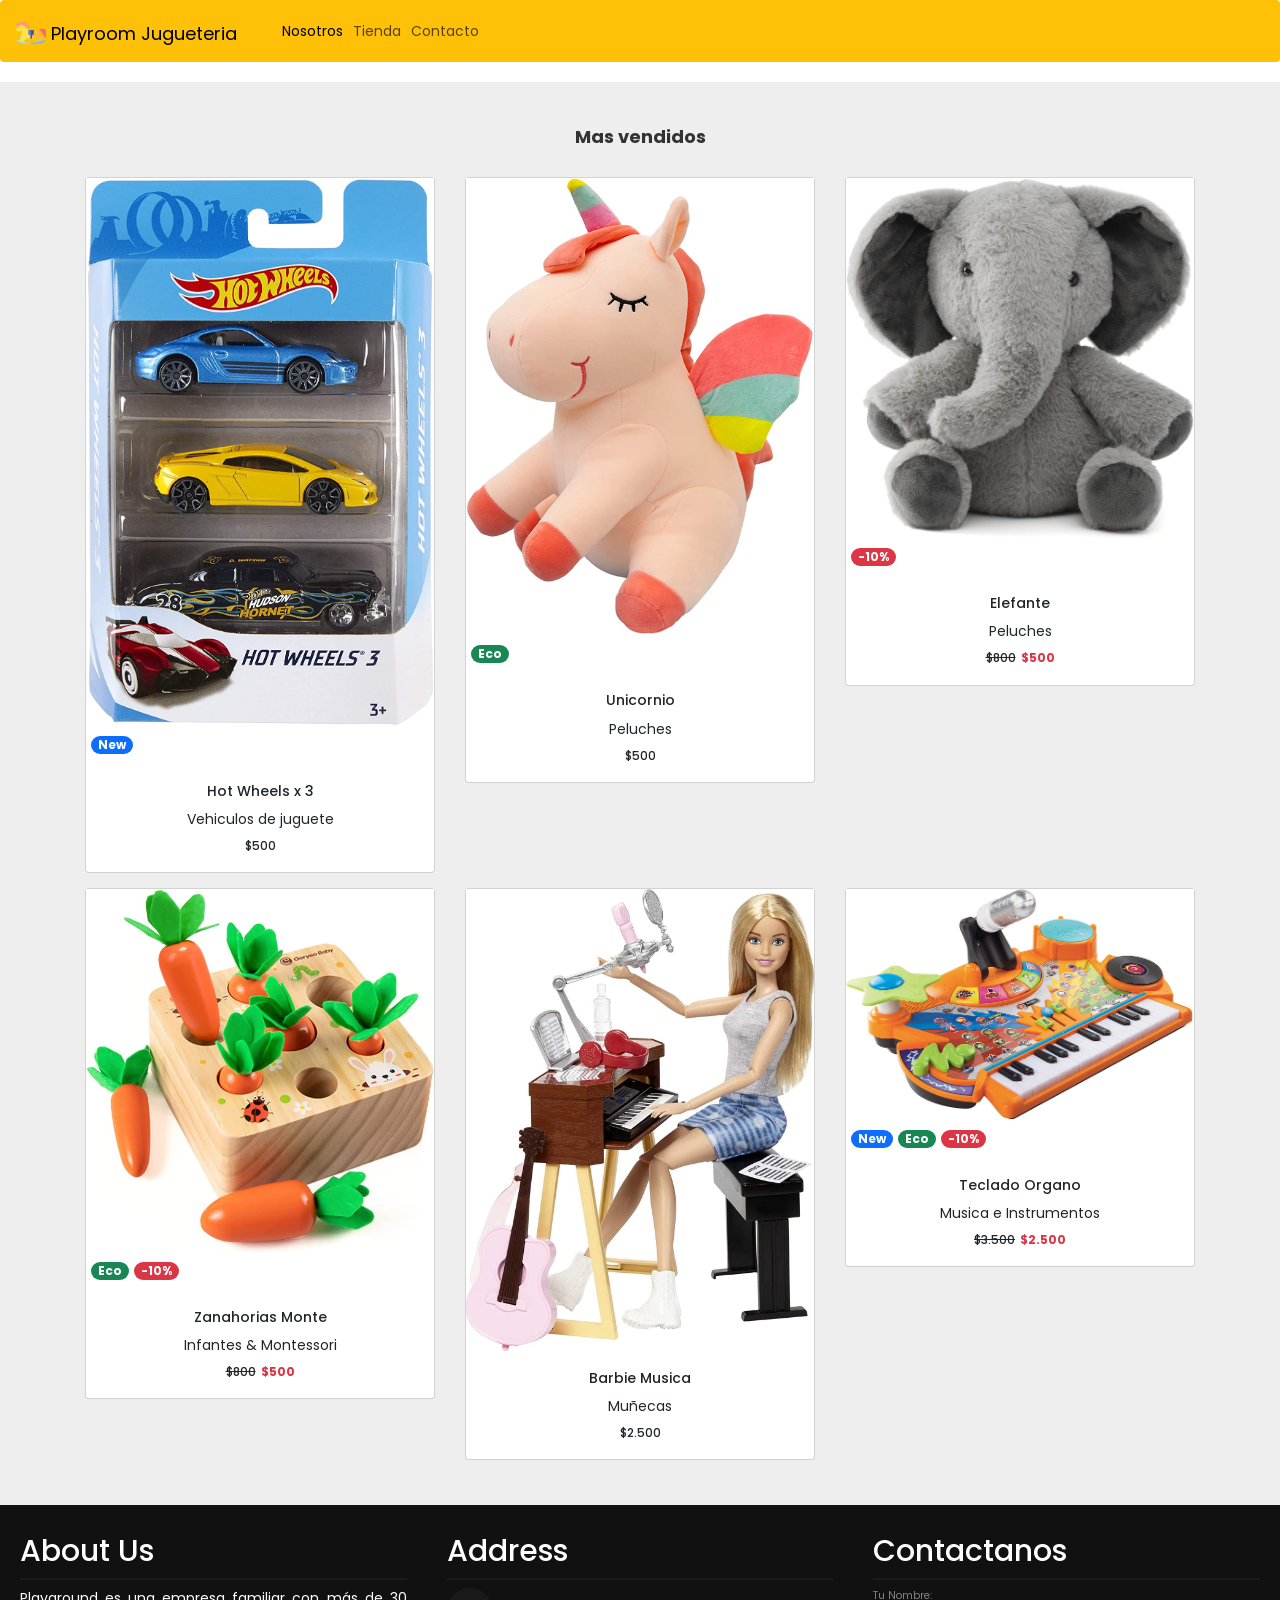
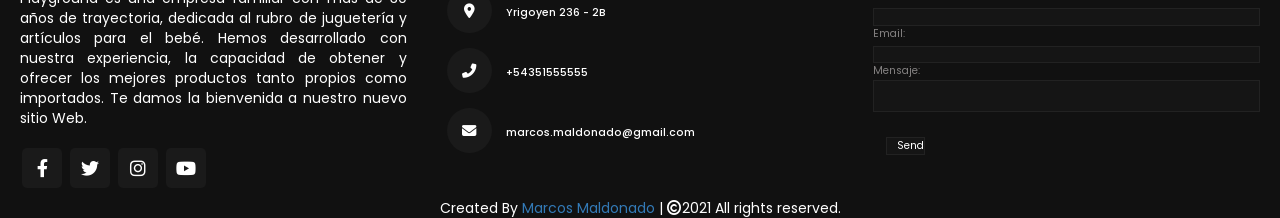
==== commit c52b421d: "commit final" ====
--- a/index.html
+++ b/index.html
@@ -3,30 +3,16 @@
   <head>
     <meta charset="utf-8" />
     <meta name="viewport" content="width=device-width, initial-scale=1" />
-    <link
-      href="https://cdn.jsdelivr.net/npm/bootstrap@5.1.3/dist/css/bootstrap.min.css"
-      rel="stylesheet"
-      integrity="sha384-1BmE4kWBq78iYhFldvKuhfTAU6auU8tT94WrHftjDbrCEXSU1oBoqyl2QvZ6jIW3"
-      crossorigin="anonymous"
-    />
+    <link href="https://cdn.jsdelivr.net/npm/bootstrap@5.1.3/dist/css/bootstrap.min.css" rel="stylesheet"  integrity="sha384-1BmE4kWBq78iYhFldvKuhfTAU6auU8tT94WrHftjDbrCEXSU1oBoqyl2QvZ6jIW3" crossorigin="anonymous"/>
     <link rel="stylesheet" href="css/style.css" />
-    <link
-      rel="stylesheet"
-      href="https://maxcdn.bootstrapcdn.com/bootstrap/3.3.7/css/bootstrap.min.css"
-    />
-    <link
-      rel="stylesheet"
-      href="https://cdnjs.cloudflare.com/ajax/libs/font-awesome/4.7.0/css/font-awesome.min.css"
-    />
-    <link
-      rel="stylesheet"
-      href="assets/styles/fontawesome-free-6.1.1-web/css/all.min.css"
-    />
+    <link rel="stylesheet" href="https://maxcdn.bootstrapcdn.com/bootstrap/3.3.7/css/bootstrap.min.css"/>
+    <link rel="stylesheet" href="https://cdnjs.cloudflare.com/ajax/libs/font-awesome/4.7.0/css/font-awesome.min.css"/>
+    <link rel="stylesheet" href="assets/styles/fontawesome-free-6.1.1-web/css/all.min.css"/>
     <link rel="stylesheet" href="assets/styles/fontawesome-free-6.1.1-web/css/fontawesome.css">
     <link rel="stylesheet" href="assets/styles/fontawesome-free-6.1.1-web/css/brands.css">
     <link rel="stylesheet" href="assets/styles/fontawesome-free-6.1.1-web/css/solid.css">
     <link rel="stylesheet" href="assets/styles/fontawesome-free-6.1.1-web/css/v5-font-face.css">
-    <title>Playroom - Juguetes & Regaleria</title>
+    <title>Playroom Jugueteria</title>
   </head>
 
   <header>
@@ -34,16 +20,14 @@
     <nav class="navbar navbar-expand-lg bg-warning navbar-light">
       <!-- Container wrapper -->
       <div class="container-fluid">
-        <a class="navbar-brand" href="#">
+        <a class="navbar-brand" href="index.html">
           <img
             src="assets/img/horse.png"
             alt=""
             width="30"
             height="24"
             class="d-inline-block align-text-top"
-          />
-          Inicio
-        </a>
+          /> Playroom Jugueteria</a>
         <button
           class="navbar-toggler"
           type="button"
@@ -81,7 +65,7 @@
   <body>
     <section style="background-color: #eee">
       <div class="text-center container py-5">
-        <h4 class="mt-4 mb-5"><strong></strong></h4>
+        <h4 class="mt-4 mb-5"><strong> Mas vendidos</strong></h4>
 
         <div class="row">
           <div class="col-lg-4 col-md-12 mb-4">
@@ -91,10 +75,10 @@
                 data-mdb-ripple-color="light"
               >
                 <img
-                  src="https://mdbcdn.b-cdn.net/img/Photos/Horizontal/E-commerce/Products/belt.webp"
-                  class="w-100"
-                />
-                <a href="#!">
+                  src="assets/img/productos/hotwheels1.jpg"
+                  class="w-100"
+                />
+                <a href="pages/tienda.html">
                   <div class="mask">
                     <div
                       class="d-flex justify-content-start align-items-end h-100"
@@ -112,12 +96,12 @@
               </div>
               <div class="card-body">
                 <a href="" class="text-reset">
-                  <h5 class="card-title mb-3">Product name</h5>
-                </a>
-                <a href="" class="text-reset">
-                  <p>Category</p>
-                </a>
-                <h6 class="mb-3">$61.99</h6>
+                  <h5 class="card-title mb-3">Hot Wheels x 3</h5>
+                </a>
+                <a href="" class="text-reset">
+                  <p>Vehiculos de juguete</p>
+                </a>
+                <h6 class="mb-3">$500</h6>
               </div>
             </div>
           </div>
@@ -129,10 +113,10 @@
                 data-mdb-ripple-color="light"
               >
                 <img
-                  src="https://mdbcdn.b-cdn.net/img/Photos/Horizontal/E-commerce/Products/img%20(4).webp"
-                  class="w-100"
-                />
-                <a href="#!">
+                  src="assets/img/productos/oso3.jpg"
+                  class="w-100"
+                />
+                <a href="pages/tienda.html">
                   <div class="mask">
                     <div
                       class="d-flex justify-content-start align-items-end h-100"
@@ -150,12 +134,12 @@
               </div>
               <div class="card-body">
                 <a href="" class="text-reset">
-                  <h5 class="card-title mb-3">Product name</h5>
-                </a>
-                <a href="" class="text-reset">
-                  <p>Category</p>
-                </a>
-                <h6 class="mb-3">$61.99</h6>
+                  <h5 class="card-title mb-3">Unicornio</h5>
+                </a>
+                <a href="" class="text-reset">
+                  <p>Peluches</p>
+                </a>
+                <h6 class="mb-3">$500</h6>
               </div>
             </div>
           </div>
@@ -167,10 +151,10 @@
                 data-mdb-ripple-color="light"
               >
                 <img
-                  src="https://mdbcdn.b-cdn.net/img/Photos/Horizontal/E-commerce/Products/shoes%20(3).webp"
-                  class="w-100"
-                />
-                <a href="#!">
+                  src="assets/img/productos/oso5.jpg"
+                  class="w-100"
+                />
+                <a href="pages/tienda.html">
                   <div class="mask">
                     <div
                       class="d-flex justify-content-start align-items-end h-100"
@@ -188,13 +172,13 @@
               </div>
               <div class="card-body">
                 <a href="" class="text-reset">
-                  <h5 class="card-title mb-3">Product name</h5>
-                </a>
-                <a href="" class="text-reset">
-                  <p>Category</p>
+                  <h5 class="card-title mb-3">Elefante</h5>
+                </a>
+                <a href="" class="text-reset">
+                  <p>Peluches</p>
                 </a>
                 <h6 class="mb-3">
-                  <s>$61.99</s><strong class="ms-2 text-danger">$50.99</strong>
+                  <s>$800</s><strong class="ms-2 text-danger">$500</strong>
                 </h6>
               </div>
             </div>
@@ -209,10 +193,10 @@
                 data-mdb-ripple-color="light"
               >
                 <img
-                  src="https://mdbcdn.b-cdn.net/img/Photos/Horizontal/E-commerce/Products/img%20(23).webp"
-                  class="w-100"
-                />
-                <a href="#!">
+                  src="assets/img/productos/montes1.jpg"
+                  class="w-100"
+                />
+                <a href="pages/tienda.html">
                   <div class="mask">
                     <div
                       class="d-flex justify-content-start align-items-end h-100"
@@ -233,13 +217,13 @@
               </div>
               <div class="card-body">
                 <a href="" class="text-reset">
-                  <h5 class="card-title mb-3">Product name</h5>
-                </a>
-                <a href="" class="text-reset">
-                  <p>Category</p>
+                  <h5 class="card-title mb-3">Zanahorias Monte</h5>
+                </a>
+                <a href="" class="text-reset">
+                  <p>Infantes & Montessori</p>
                 </a>
                 <h6 class="mb-3">
-                  <s>$61.99</s><strong class="ms-2 text-danger">$50.99</strong>
+                  <s>$800</s><strong class="ms-2 text-danger">$500</strong>
                 </h6>
               </div>
             </div>
@@ -252,31 +236,31 @@
                 data-mdb-ripple-color="light"
               >
                 <img
-                  src="https://mdbcdn.b-cdn.net/img/Photos/Horizontal/E-commerce/Products/img%20(17).webp"
-                  class="w-100"
-                />
-                <a href="#!">
-                  <div class="mask">
-                    <div
-                      class="d-flex justify-content-start align-items-end h-100"
-                    ></div>
-                  </div>
-                  <div class="hover-overlay">
-                    <div
-                      class="mask"
-                      style="background-color: rgba(251, 251, 251, 0.15)"
-                    ></div>
-                  </div>
-                </a>
-              </div>
-              <div class="card-body">
-                <a href="" class="text-reset">
-                  <h5 class="card-title mb-3">Product name</h5>
-                </a>
-                <a href="" class="text-reset">
-                  <p>Category</p>
-                </a>
-                <h6 class="mb-3">$61.99</h6>
+                  src="assets/img/productos/barbie1.jpg"
+                  class="w-100"
+                />
+                <a href="pages/tienda.html">
+                  <div class="mask">
+                    <div
+                      class="d-flex justify-content-start align-items-end h-100"
+                    ></div>
+                  </div>
+                  <div class="hover-overlay">
+                    <div
+                      class="mask"
+                      style="background-color: rgba(251, 251, 251, 0.15)"
+                    ></div>
+                  </div>
+                </a>
+              </div>
+              <div class="card-body">
+                <a href="" class="text-reset">
+                  <h5 class="card-title mb-3">Barbie Musica</h5>
+                </a>
+                <a href="" class="text-reset">
+                  <p>Muñecas</p>
+                </a>
+                <h6 class="mb-3">$2.500</h6>
               </div>
             </div>
           </div>
@@ -288,10 +272,10 @@
                 data-mdb-ripple-color="light"
               >
                 <img
-                  src="https://mdbcdn.b-cdn.net/img/Photos/Horizontal/E-commerce/Products/img%20(30).webp"
-                  class="w-100"
-                />
-                <a href="#!">
+                  src="assets/img/productos/m3.jpg"
+                  class="w-100"
+                />
+                <a href="pages/tienda.html">
                   <div class="mask">
                     <div
                       class="d-flex justify-content-start align-items-end h-100"
@@ -313,13 +297,13 @@
               </div>
               <div class="card-body">
                 <a href="" class="text-reset">
-                  <h5 class="card-title mb-3">Product name</h5>
-                </a>
-                <a href="" class="text-reset">
-                  <p>Category</p>
+                  <h5 class="card-title mb-3">Teclado Organo</h5>
+                </a>
+                <a href="" class="text-reset">
+                  <p>Musica e Instrumentos</p>
                 </a>
                 <h6 class="mb-3">
-                  <s>$61.99</s><strong class="ms-2 text-danger">$50.99</strong>
+                  <s>$3.500</s><strong class="ms-2 text-danger">$2.500</strong>
                 </h6>
               </div>
             </div>
@@ -328,15 +312,7 @@
       </div>
     </section>
 
-    <script
-      src="https://cdn.jsdelivr.net/npm/bootstrap@5.1.3/dist/js/bootstrap.bundle.min.js"
-      integrity="sha384-ka7Sk0Gln4gmtz2MlQnikT1wXgYsOg+OMhuP+IlRH9sENBO0LRn5q+8nbTov4+1p"
-      crossorigin="anonymous"
-    ></script>
-    <script src="https://ajax.googleapis.com/ajax/libs/jquery/3.2.1/jquery.min.js"></script>
-    <script src="https://maxcdn.bootstrapcdn.com/bootstrap/3.3.7/js/bootstrap.min.js"></script>
-
-    <!--pie de pagina-->
+      <!--pie de pagina-->
     <footer>
       <div class="main-container">
         <div class="left box">
@@ -364,7 +340,7 @@
             <div class="place">
               <span class="fas fa-map-marker-alt"></span>
               <span class="text"
-                ><a href="www.google.com/Ethiopia" target="_blank" style= "color: #fff; text-decoration: none;"
+                ><a href="www.coderhouse.com" target="_blank" style= "color: #fff; text-decoration: none;"
                   >Yrigoyen 236 - 2B</a
                 ></span
               >
@@ -421,5 +397,13 @@
         </center>
       </div>
     </footer>
-  </body>
+    <script
+    src="https://cdn.jsdelivr.net/npm/bootstrap@5.1.3/dist/js/bootstrap.bundle.min.js"
+    integrity="sha384-ka7Sk0Gln4gmtz2MlQnikT1wXgYsOg+OMhuP+IlRH9sENBO0LRn5q+8nbTov4+1p"
+    crossorigin="anonymous"
+  ></script>
+  <script src="https://ajax.googleapis.com/ajax/libs/jquery/3.2.1/jquery.min.js"></script>
+  <script src="https://maxcdn.bootstrapcdn.com/bootstrap/3.3.7/js/bootstrap.min.js"></script>
+</body>
+
 </html>
--- a/css/style.css
+++ b/css/style.css
@@ -26,7 +26,7 @@
 /*Colores*/
 /*Fonts*/
 footer {
-  position: fixed;
+  position: none;
   bottom: 0px;
   width: 100%;
   background: #111;
@@ -197,4 +197,257 @@
   font-size: 20px;
 }
 
+.content2 {
+  position: auto;
+  top: 60px;
+  height: calc(100vh - 60px);
+  width: 100vw;
+  display: flex;
+  align-items: center;
+  justify-content: center;
+  overflow: auto;
+  padding: 20px;
+}
+
+.contact {
+  width: 80%;
+  max-width: 1080px;
+  display: flex;
+  box-shadow: 0px 0px 40px rgba(0, 0, 0, 0.28);
+  border-radius: 5px;
+  overflow: hidden;
+}
+
+.other {
+  width: 60%;
+  background-image: url(https://images.unsplash.com/photo-1485119584289-30ca2b38c67e?dpr=1&auto=format&fit=crop&w=1500&h=1000&q=80&cs=tinysrgb&crop=);
+  background-size: cover;
+  background-position: center;
+  position: relative;
+  display: flex;
+  flex-direction: column;
+  justify-content: flex-end;
+}
+
+.other:before {
+  content: "";
+  position: absolute;
+  top: 0;
+  left: 0;
+  height: 100%;
+  width: 100%;
+  background: linear-gradient(45deg, rgb(36, 51, 66), rgba(36, 51, 66, 0.81));
+}
+
+.form {
+  width: 40%;
+  background-color: white;
+  padding: 20px;
+  display: flex;
+  flex-direction: column;
+  align-items: flex-end;
+}
+
+.form h1 {
+  text-align: center;
+  margin-bottom: 20px;
+  width: 100%;
+}
+
+.form form {
+  width: 100%;
+  display: flex;
+  flex-direction: column;
+  align-items: flex-end;
+}
+
+.flex-rev {
+  display: flex;
+  flex-direction: column-reverse;
+  margin-bottom: 10px;
+  width: 100%;
+}
+
+.flex-rev input, .flex-rev textarea {
+  border: none;
+  background-color: #e6e6e6;
+  padding: 12px 10px;
+  font-size: 16px;
+  resize: none;
+  margin-top: 7px;
+  margin-bottom: 16px;
+  border-radius: 5px;
+  color: #243342;
+  outline-color: #243342;
+  outline-width: thin;
+  -webkit-appearance: none;
+}
+
+.flex-rev textarea {
+  height: 150px;
+}
+
+button {
+  -webkit-appearance: none;
+  margin-right: 0;
+}
+
+.info {
+  position: relative;
+  padding: 20px;
+}
+
+.info h2 {
+  color: #16f1dc;
+  font-size: 34px;
+}
+
+.info h3 {
+  color: white;
+  letter-spacing: 1.2px;
+  margin-top: 20px;
+}
+
+.svg-wrap {
+  display: flex;
+  margin-top: 14px;
+}
+
+.svg-wrap a {
+  border: 0;
+  padding: 0;
+  display: flex;
+  color: #bbbbbb;
+  font-size: 16px;
+  justify-content: center;
+  align-items: center;
+  font-style: italic;
+}
+
+.svg-wrap a svg {
+  width: 20px;
+  height: 20px;
+  fill: white;
+  transition: fill 0.2s ease-in-out;
+  margin-right: 13px;
+}
+
+.svg-wrap a:hover svg {
+  fill: #16f1dc;
+  cursor: pointer;
+}
+
+.svg-wrap a:hover {
+  background-color: transparent;
+  color: #16f1dc;
+  cursor: pointer;
+}
+
+@media screen and (max-width: 900px) {
+  .content2 {
+    padding: 10px 0 0;
+    display: block;
+  }
+
+  .map {
+    display: none;
+  }
+
+  .contact {
+    width: 100%;
+    flex-direction: column-reverse;
+    border-radius: 0;
+    box-shadow: 0px 0px 0px 0px;
+  }
+
+  .other {
+    width: 100%;
+    padding: 20px 0;
+  }
+
+  .form {
+    width: 100%;
+  }
+}
+@media screen and (max-height: 660px) {
+  .content2 {
+    align-items: center;
+  }
+}
+@media screen and (max-width: 660px) {
+  nav .hamburger {
+    opacity: 1;
+    pointer-events: initial;
+  }
+
+  nav div.linkWrapper {
+    top: 0;
+    right: 0;
+    position: fixed;
+    height: 100vh;
+    background-color: rgba(36, 51, 66, 0.9);
+    display: flex;
+    flex-direction: column;
+    padding: 10px 0;
+    box-shadow: -10px 0px 20px rgba(0, 0, 0, 0.3);
+    width: 100%;
+    justify-content: center;
+    will-change: transform;
+    opacity: 0;
+    display: none;
+    pointer-events: none;
+    transition: opacity 0.3s ease-in-out;
+  }
+
+  nav div a {
+    color: white;
+    text-decoration: none;
+    display: inline-block;
+    font-weight: 300;
+    letter-spacing: 1.5;
+    width: 100%;
+    margin-bottom: 31px;
+    text-align: center;
+    font-size: 38px;
+  }
+}
+.box-card1 {
+  display: flex;
+  flex-wrap: wrap;
+  justify-content: center;
+}
+
+.h-prod {
+  text-align: center;
+  background-color: #FFC107;
+  color: black;
+}
+
+.card-text {
+  position: sticky;
+  justify-content: center;
+  top: 100%;
+}
+
+.cont-nosotros .img-nos {
+  display: flex;
+  flex-wrap: wrap;
+  justify-content: center;
+}
+.cont-nosotros .nos-title {
+  text-align: center;
+  font-weight: bold;
+}
+.cont-nosotros .nos-p {
+  text-align: center;
+  text-justify: inter-word;
+}
+
+.img-nos2 {
+  display: flex;
+  flex-wrap: wrap;
+  justify-content: center;
+  margin: 10px;
+}
+
 /*# sourceMappingURL=style.css.map */
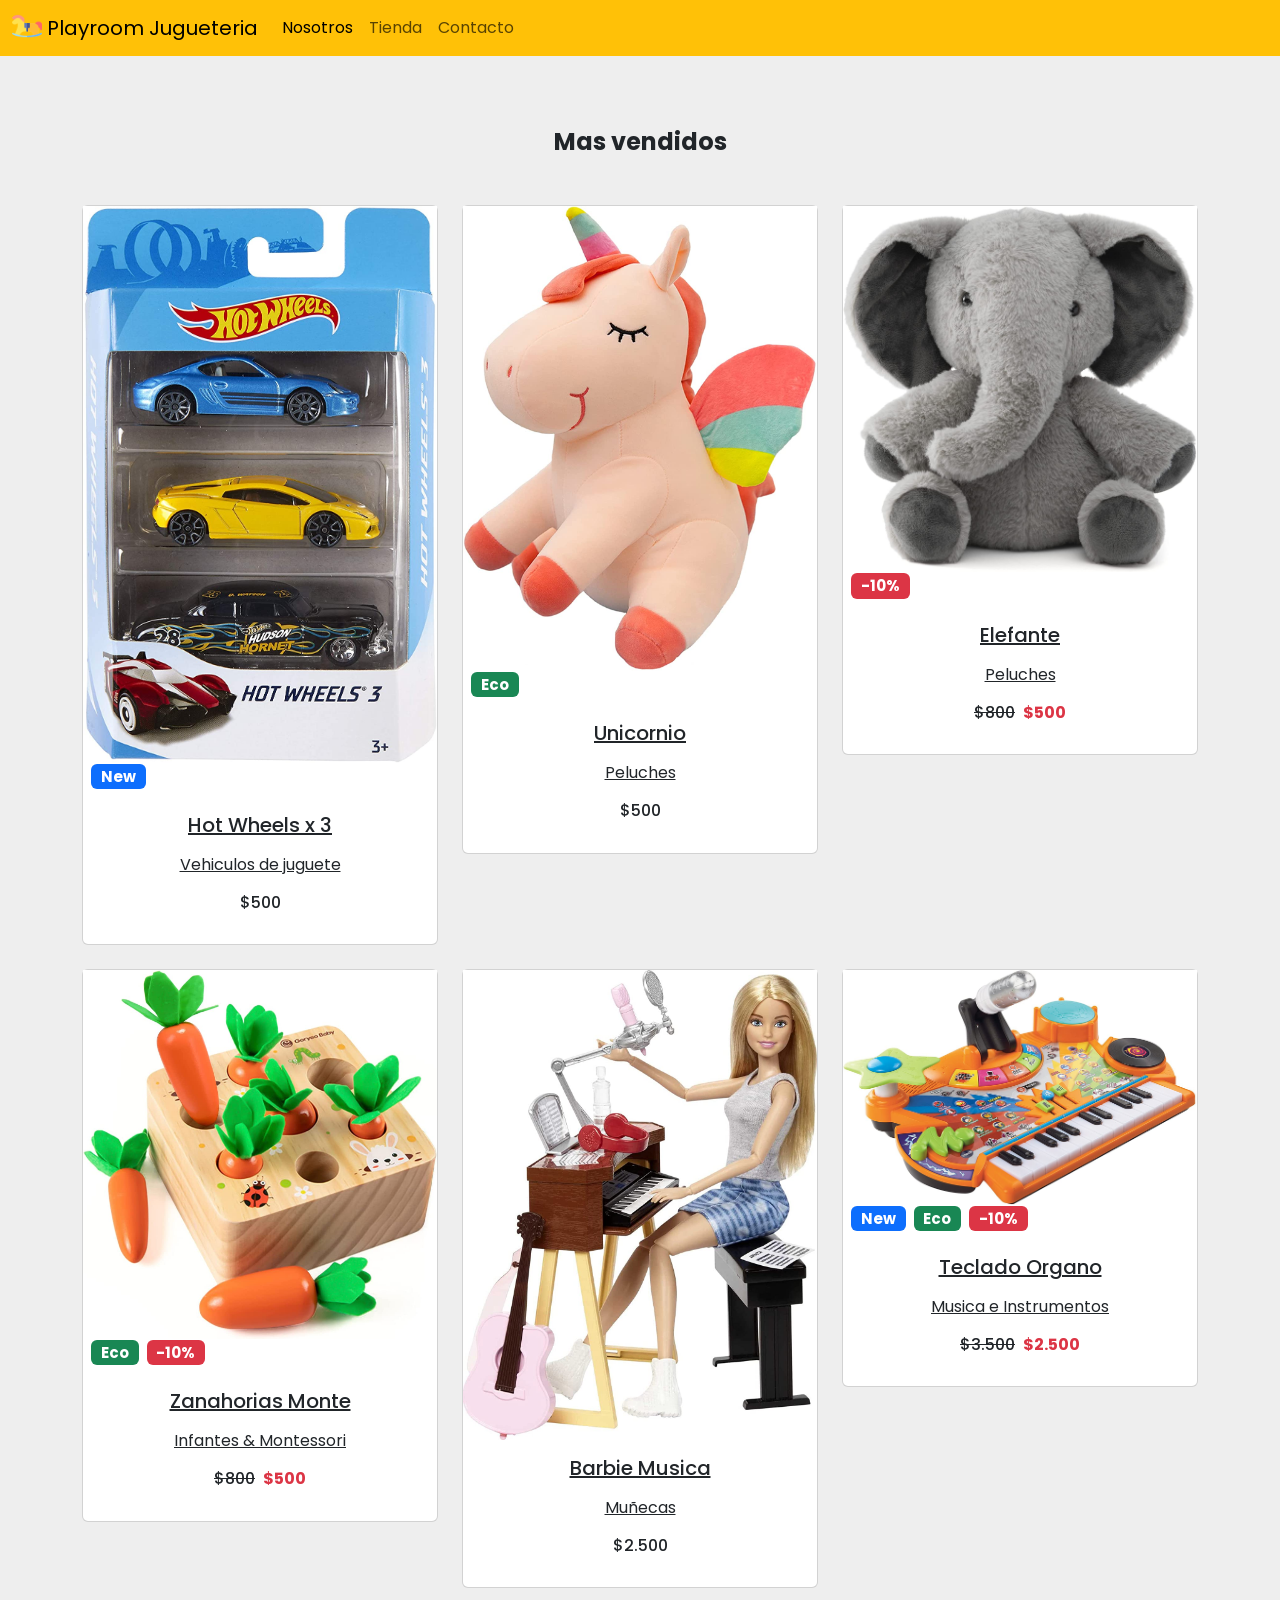
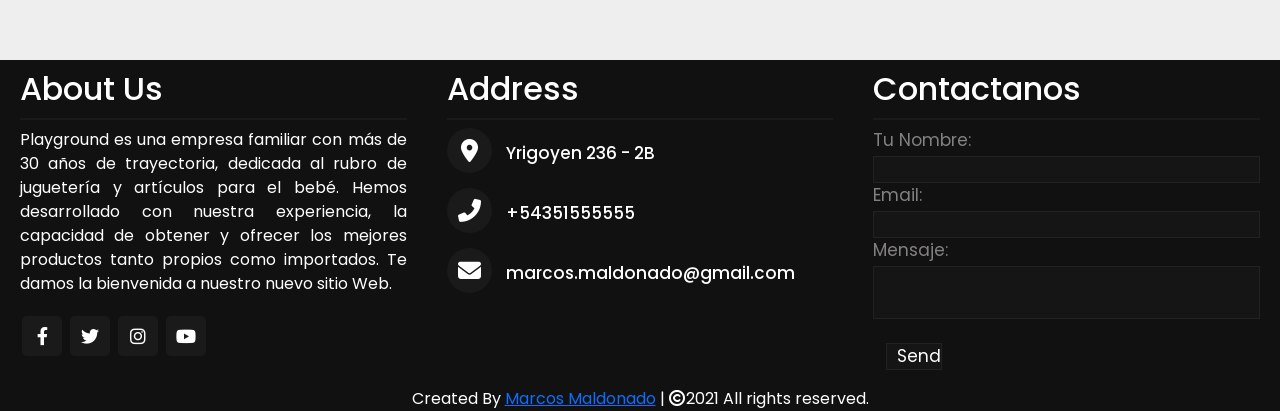
==== commit 85e5666c: "last commit" ====
--- a/index.html
+++ b/index.html
@@ -3,15 +3,43 @@
   <head>
     <meta charset="utf-8" />
     <meta name="viewport" content="width=device-width, initial-scale=1" />
-    <link href="https://cdn.jsdelivr.net/npm/bootstrap@5.1.3/dist/css/bootstrap.min.css" rel="stylesheet"  integrity="sha384-1BmE4kWBq78iYhFldvKuhfTAU6auU8tT94WrHftjDbrCEXSU1oBoqyl2QvZ6jIW3" crossorigin="anonymous"/>
+    <meta name="description" content="Tienda de Juguetes, figuras de accion, instrumentos Musicales y juegos de mesa con Local a la calle y tienda online">
+    <meta name="keywords" content="Jugueteria, Montessori, juguetes, juegos de mesa, instrumentos musicales para niños, peluches, figuras de accion, pinturas para chicos, muñecas, barbies, robots, infantiles">
+    <meta property:'og:type' content="Web site">
+    <meta property:'og:title' content="Playroom Jugueteria">
+    <meta property:'og:url' content="https://proyecto1-net-ar.000webhostapp.com/">
+    <meta property:'og:image' content="https://proyecto1-net-ar.000webhostapp.com/assets/img/horse2.ico">
+    <link
+      href="https://cdn.jsdelivr.net/npm/bootstrap@5.1.3/dist/css/bootstrap.min.css"
+      rel="stylesheet"
+      integrity="sha384-1BmE4kWBq78iYhFldvKuhfTAU6auU8tT94WrHftjDbrCEXSU1oBoqyl2QvZ6jIW3"
+      crossorigin="anonymous"
+    />
+    <link
+      rel="stylesheet"
+      href="https://cdnjs.cloudflare.com/ajax/libs/font-awesome/4.7.0/css/font-awesome.min.css"
+    />
+    <link
+      rel="stylesheet"
+      href="assets/styles/fontawesome-free-6.1.1-web/css/all.min.css"
+    />
+    <link
+      rel="stylesheet"
+      href="assets/styles/fontawesome-free-6.1.1-web/css/fontawesome.css"
+    />
+    <link
+      rel="stylesheet"
+      href="assets/styles/fontawesome-free-6.1.1-web/css/brands.css"
+    />
+    <link
+      rel="stylesheet"
+      href="assets/styles/fontawesome-free-6.1.1-web/css/solid.css"
+    />
+    <link
+      rel="stylesheet"
+      href="assets/styles/fontawesome-free-6.1.1-web/css/v5-font-face.css"
+    />
     <link rel="stylesheet" href="css/style.css" />
-    <link rel="stylesheet" href="https://maxcdn.bootstrapcdn.com/bootstrap/3.3.7/css/bootstrap.min.css"/>
-    <link rel="stylesheet" href="https://cdnjs.cloudflare.com/ajax/libs/font-awesome/4.7.0/css/font-awesome.min.css"/>
-    <link rel="stylesheet" href="assets/styles/fontawesome-free-6.1.1-web/css/all.min.css"/>
-    <link rel="stylesheet" href="assets/styles/fontawesome-free-6.1.1-web/css/fontawesome.css">
-    <link rel="stylesheet" href="assets/styles/fontawesome-free-6.1.1-web/css/brands.css">
-    <link rel="stylesheet" href="assets/styles/fontawesome-free-6.1.1-web/css/solid.css">
-    <link rel="stylesheet" href="assets/styles/fontawesome-free-6.1.1-web/css/v5-font-face.css">
     <title>Playroom Jugueteria</title>
   </head>
 
@@ -27,7 +55,9 @@
             width="30"
             height="24"
             class="d-inline-block align-text-top"
-          /> Playroom Jugueteria</a>
+          />
+          Playroom Jugueteria</a
+        >
         <button
           class="navbar-toggler"
           type="button"
@@ -74,10 +104,7 @@
                 class="bg-image hover-zoom ripple ripple-surface ripple-surface-light"
                 data-mdb-ripple-color="light"
               >
-                <img
-                  src="assets/img/productos/hotwheels1.jpg"
-                  class="w-100"
-                />
+                <img src="assets/img/productos/hotwheels1.jpg" class="w-100" />
                 <a href="pages/tienda.html">
                   <div class="mask">
                     <div
@@ -112,10 +139,7 @@
                 class="bg-image hover-zoom ripple ripple-surface ripple-surface-light"
                 data-mdb-ripple-color="light"
               >
-                <img
-                  src="assets/img/productos/oso3.jpg"
-                  class="w-100"
-                />
+                <img src="assets/img/productos/oso3.jpg" class="w-100" />
                 <a href="pages/tienda.html">
                   <div class="mask">
                     <div
@@ -150,10 +174,7 @@
                 class="bg-image hover-zoom ripple"
                 data-mdb-ripple-color="light"
               >
-                <img
-                  src="assets/img/productos/oso5.jpg"
-                  class="w-100"
-                />
+                <img src="assets/img/productos/oso5.jpg" class="w-100" />
                 <a href="pages/tienda.html">
                   <div class="mask">
                     <div
@@ -192,10 +213,7 @@
                 class="bg-image hover-zoom ripple"
                 data-mdb-ripple-color="light"
               >
-                <img
-                  src="assets/img/productos/montes1.jpg"
-                  class="w-100"
-                />
+                <img src="assets/img/productos/montes1.jpg" class="w-100" />
                 <a href="pages/tienda.html">
                   <div class="mask">
                     <div
@@ -235,10 +253,7 @@
                 class="bg-image hover-zoom ripple ripple-surface ripple-surface-light"
                 data-mdb-ripple-color="light"
               >
-                <img
-                  src="assets/img/productos/barbie1.jpg"
-                  class="w-100"
-                />
+                <img src="assets/img/productos/barbie1.jpg" class="w-100" />
                 <a href="pages/tienda.html">
                   <div class="mask">
                     <div
@@ -271,10 +286,7 @@
                 class="bg-image hover-zoom ripple"
                 data-mdb-ripple-color="light"
               >
-                <img
-                  src="assets/img/productos/m3.jpg"
-                  class="w-100"
-                />
+                <img src="assets/img/productos/m3.jpg" class="w-100" />
                 <a href="pages/tienda.html">
                   <div class="mask">
                     <div
@@ -312,7 +324,8 @@
       </div>
     </section>
 
-      <!--pie de pagina-->
+    <!--pie de pagina-->
+    <!--pie de pagina-->
     <footer>
       <div class="main-container">
         <div class="left box">
@@ -326,10 +339,10 @@
               importados. Te damos la bienvenida a nuestro nuevo sitio Web.
             </p>
             <div class="social">
-              <a href="#"><span class="fab fa-facebook-f"></span></a>
-              <a href="#"><span class="fab fa-twitter"></span></a>
-              <a href="#"><span class="fab fa-instagram"></span></a>
-              <a href="#"><span class="fab fa-youtube"></span></a>
+              <a href="http://facebook.com/Coderhouse/"><span class="fab fa-facebook-f"></span></a>
+              <a href="http://twitter.com/coderhouse"><span class="fab fa-twitter"></span></a>
+              <a href="http://instagram.com/coderhouse"><span class="fab fa-instagram"></span></a>
+              <a href="https://www.youtube.com/c/CoderHouse"><span class="fab fa-youtube"></span></a>
             </div>
           </div>
         </div>
@@ -340,7 +353,10 @@
             <div class="place">
               <span class="fas fa-map-marker-alt"></span>
               <span class="text"
-                ><a href="www.coderhouse.com" target="_blank" style= "color: #fff; text-decoration: none;"
+                ><a
+                  class="a-footer"
+                  href="www.google.com/Ethiopia"
+                  target="_blank"
                   >Yrigoyen 236 - 2B</a
                 ></span
               >
@@ -348,13 +364,15 @@
             <div class="phone">
               <span class="fas fa-phone-alt"></span>
               <span class="text"
-                ><a href="tel:+54351555555" style= "color: #fff; text-decoration: none;">+54351555555</a></span
+                ><a class="a-footer" href="tel:+54351555555"
+                  >+54351555555</a
+                ></span
               >
             </div>
             <div class="email">
               <span class="fas fa-envelope"></span>
               <span class="text"
-                ><a href="mailto:marcos.maldonado@gmail.com" style= "color: #fff; text-decoration: none;"
+                ><a class="a-footer" href="mailto:marcos.maldonado@gmail.com"
                   >marcos.maldonado@gmail.com</a
                 ></span
               >
@@ -398,12 +416,10 @@
       </div>
     </footer>
     <script
-    src="https://cdn.jsdelivr.net/npm/bootstrap@5.1.3/dist/js/bootstrap.bundle.min.js"
-    integrity="sha384-ka7Sk0Gln4gmtz2MlQnikT1wXgYsOg+OMhuP+IlRH9sENBO0LRn5q+8nbTov4+1p"
-    crossorigin="anonymous"
-  ></script>
-  <script src="https://ajax.googleapis.com/ajax/libs/jquery/3.2.1/jquery.min.js"></script>
-  <script src="https://maxcdn.bootstrapcdn.com/bootstrap/3.3.7/js/bootstrap.min.js"></script>
-</body>
-
+      src="https://cdn.jsdelivr.net/npm/bootstrap@5.1.3/dist/js/bootstrap.bundle.min.js"
+      integrity="sha384-ka7Sk0Gln4gmtz2MlQnikT1wXgYsOg+OMhuP+IlRH9sENBO0LRn5q+8nbTov4+1p"
+      crossorigin="anonymous"
+    ></script>
+    <script src="https://ajax.googleapis.com/ajax/libs/jquery/3.2.1/jquery.min.js"></script>
+  </body>
 </html>
--- a/css/style.css
+++ b/css/style.css
@@ -164,6 +164,11 @@
     margin: 5px 0;
   }
 }
+.a-footer {
+  color: #fff;
+  text-decoration: none;
+}
+
 /* galeria */
 .gallery-container {
   display: grid;
